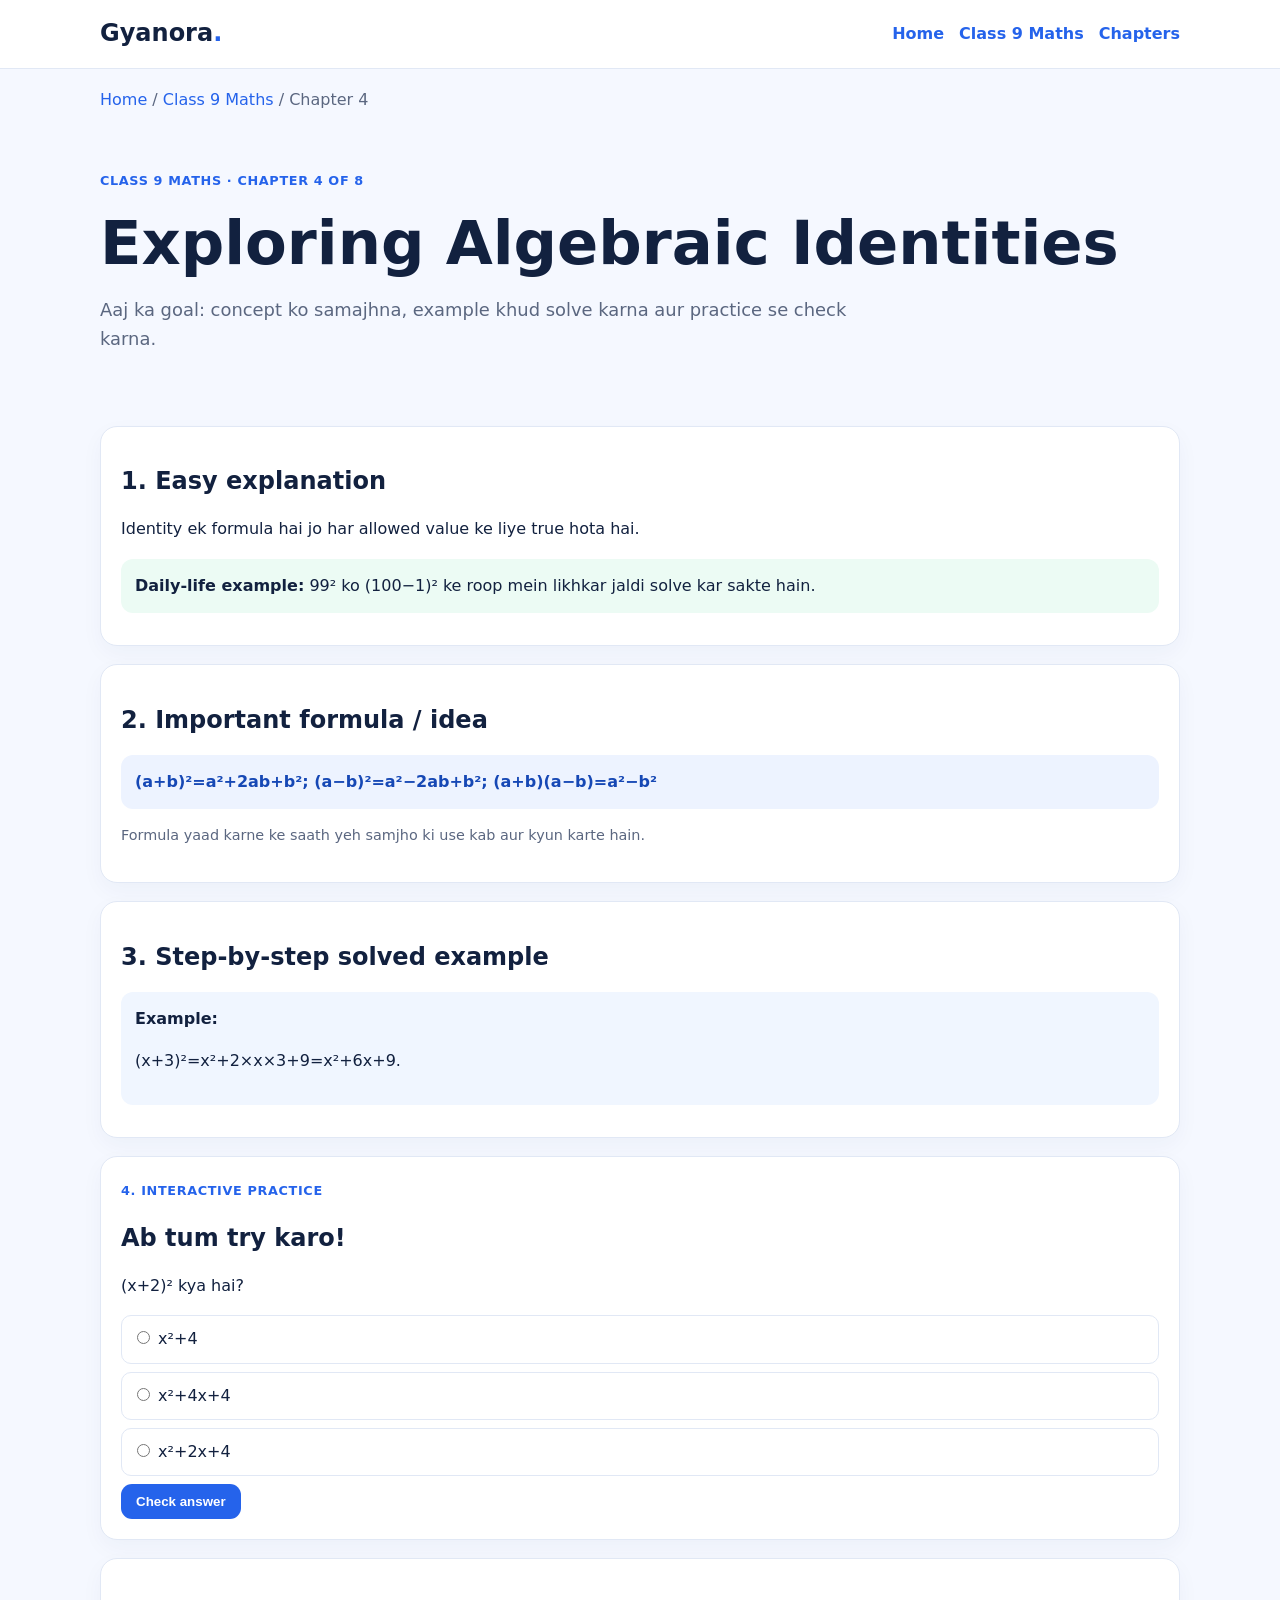
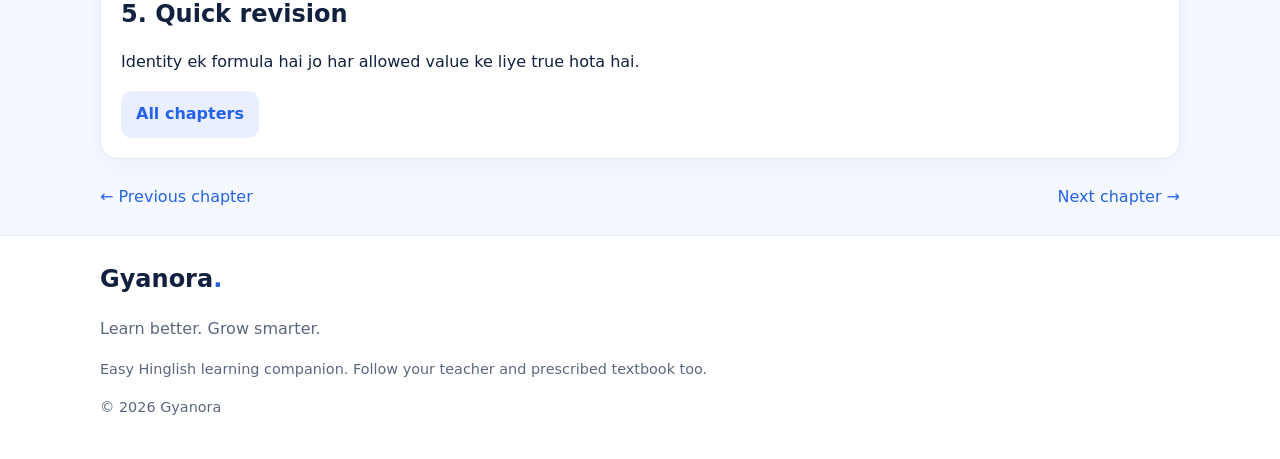
==== algebraic-identities.html @ 4f383214 "Add files via upload" ====
<!doctype html><html lang="en"><head><meta charset="utf-8"><meta name="viewport" content="width=device-width,initial-scale=1"><meta name="theme-color" content="#2563eb"><title>Exploring Algebraic Identities | Gyanora</title><link rel="stylesheet" href="style.css"></head><body><header><div class="container nav"><a class="logo" href="index.html">Gyanora<span>.</span></a><nav class="navlinks"><a href="index.html">Home</a><a href="class9.html">Class 9 Maths</a><a href="class9.html#chapters">Chapters</a></nav></div></header><main><div class="container"><div class="breadcrumb"><a href="index.html">Home</a> / <a href="class9.html">Class 9 Maths</a> / Chapter 4</div><section class="section"><span class="eyebrow">CLASS 9 MATHS · CHAPTER 4 OF 8</span><h1>Exploring Algebraic Identities</h1><p class="lead">Aaj ka goal: concept ko samajhna, example khud solve karna aur practice se check karna.</p></section><section class="lesson"><h2>1. Easy explanation</h2><p>Identity ek formula hai jo har allowed value ke liye true hota hai.</p><div class="tip"><strong>Daily-life example:</strong> 99² ko (100−1)² ke roop mein likhkar jaldi solve kar sakte hain.</div></section><section class="lesson"><h2>2. Important formula / idea</h2><div class="formula">(a+b)²=a²+2ab+b²; (a−b)²=a²−2ab+b²; (a+b)(a−b)=a²−b²</div><p class="small">Formula yaad karne ke saath yeh samjho ki use kab aur kyun karte hain.</p></section><section class="lesson"><h2>3. Step-by-step solved example</h2><div class="example"><strong>Example:</strong><p>(x+3)²=x²+2×x×3+9=x²+6x+9.</p></div></section><section class="quiz" data-answer="1" data-why="(a+b)²=a²+2ab+b²."><span class="eyebrow">4. INTERACTIVE PRACTICE</span><h2>Ab tum try karo!</h2><p>(x+2)² kya hai?</p><label class="option"><input type="radio" name="answer" value="0"> x²+4</label><label class="option"><input type="radio" name="answer" value="1"> x²+4x+4</label><label class="option"><input type="radio" name="answer" value="2"> x²+2x+4</label><button class="btn check-answer" type="button">Check answer</button><div class="feedback" role="status"></div></section><section class="lesson"><h2>5. Quick revision</h2><p>Identity ek formula hai jo har allowed value ke liye true hota hai.</p><a class="btn secondary" href="class9.html">All chapters</a></section><div class="chapter-nav"><span><a href="numbers.html">← Previous chapter</a></span><span><a href="geometry.html">Next chapter →</a></span></div></div></main><footer><div class="container"><a class="logo" href="index.html">Gyanora<span>.</span></a><p>Learn better. Grow smarter.</p><p class="small">Easy Hinglish learning companion. Follow your teacher and prescribed textbook too.</p><p class="small">© 2026 Gyanora</p></div></footer><script src="app.js"></script></body></html>
---- style.css ----
*{box-sizing:border-box}body{margin:0;background:#f5f8ff;color:#12213f;font:16px/1.65 system-ui,Arial,sans-serif}a{color:#2563eb;text-decoration:none}.container{width:min(1080px,92%);margin:auto}header{background:#fff;border-bottom:1px solid #e1e8f5;position:sticky;top:0}.nav{display:flex;justify-content:space-between;align-items:center;gap:15px;padding:14px 0}.logo{font-size:1.5rem;font-weight:850;color:#12213f}.logo span{color:#2563eb}.navlinks{display:flex;gap:15px;flex-wrap:wrap;font-weight:700}.hero{padding:48px 0;background:linear-gradient(135deg,#eaf1ff,#fff)}h1{font-size:clamp(2rem,6vw,3.8rem);line-height:1.12;margin:.25em 0}h2{line-height:1.25}.lead{font-size:1.12rem;color:#5b6780;max-width:760px}.eyebrow,.tag{color:#2563eb;font-weight:800;font-size:.8rem;letter-spacing:.05em}.section{padding:36px 0}.grid{display:grid;grid-template-columns:repeat(3,1fr);gap:16px}.card,.lesson,.quiz{background:#fff;border:1px solid #e1e8f5;border-radius:17px;padding:20px;box-shadow:0 8px 22px #1b3b6d0a}.card p{color:#5b6780}.num{background:#eaf0ff;color:#2563eb;border-radius:12px;width:44px;height:44px;display:grid;place-items:center;font-weight:850}.btn{display:inline-block;background:#2563eb;color:#fff;padding:10px 15px;border-radius:11px;font-weight:750;border:0;cursor:pointer}.secondary{background:#e9efff;color:#2563eb}.breadcrumb{padding:18px 0;color:#5b6780}.lesson,.quiz{margin:18px 0}.example,.tip{background:#f0f6ff;padding:14px;border-radius:12px;margin:12px 0}.tip{background:#ecfbf4}.formula{font-weight:800;color:#1648b5;background:#edf3ff;border-radius:12px;padding:14px;margin:12px 0}.option{display:block;background:#fff;border:1px solid #e1e8f5;padding:10px;border-radius:10px;margin:8px 0;cursor:pointer}.feedback{display:none;padding:12px;border-radius:10px;margin-top:12px}.feedback.show{display:block}.correct{background:#e9fbf3;color:#096846}.wrong{background:#fff3e8;color:#8a4210}.chapter-nav{display:flex;justify-content:space-between;gap:12px;margin:25px 0}footer{background:white;border-top:1px solid #e1e8f5;padding:24px 0;margin-top:25px;color:#5b6780}.small{font-size:.9rem;color:#5b6780}.search{width:100%;padding:12px;border:1px solid #e1e8f5;border-radius:12px;font:inherit;margin:12px 0}@media(max-width:750px){.grid{grid-template-columns:repeat(2,1fr)}.nav{align-items:flex-start;flex-direction:column}}@media(max-width:520px){.grid{grid-template-columns:1fr}.chapter-nav{flex-direction:column}}
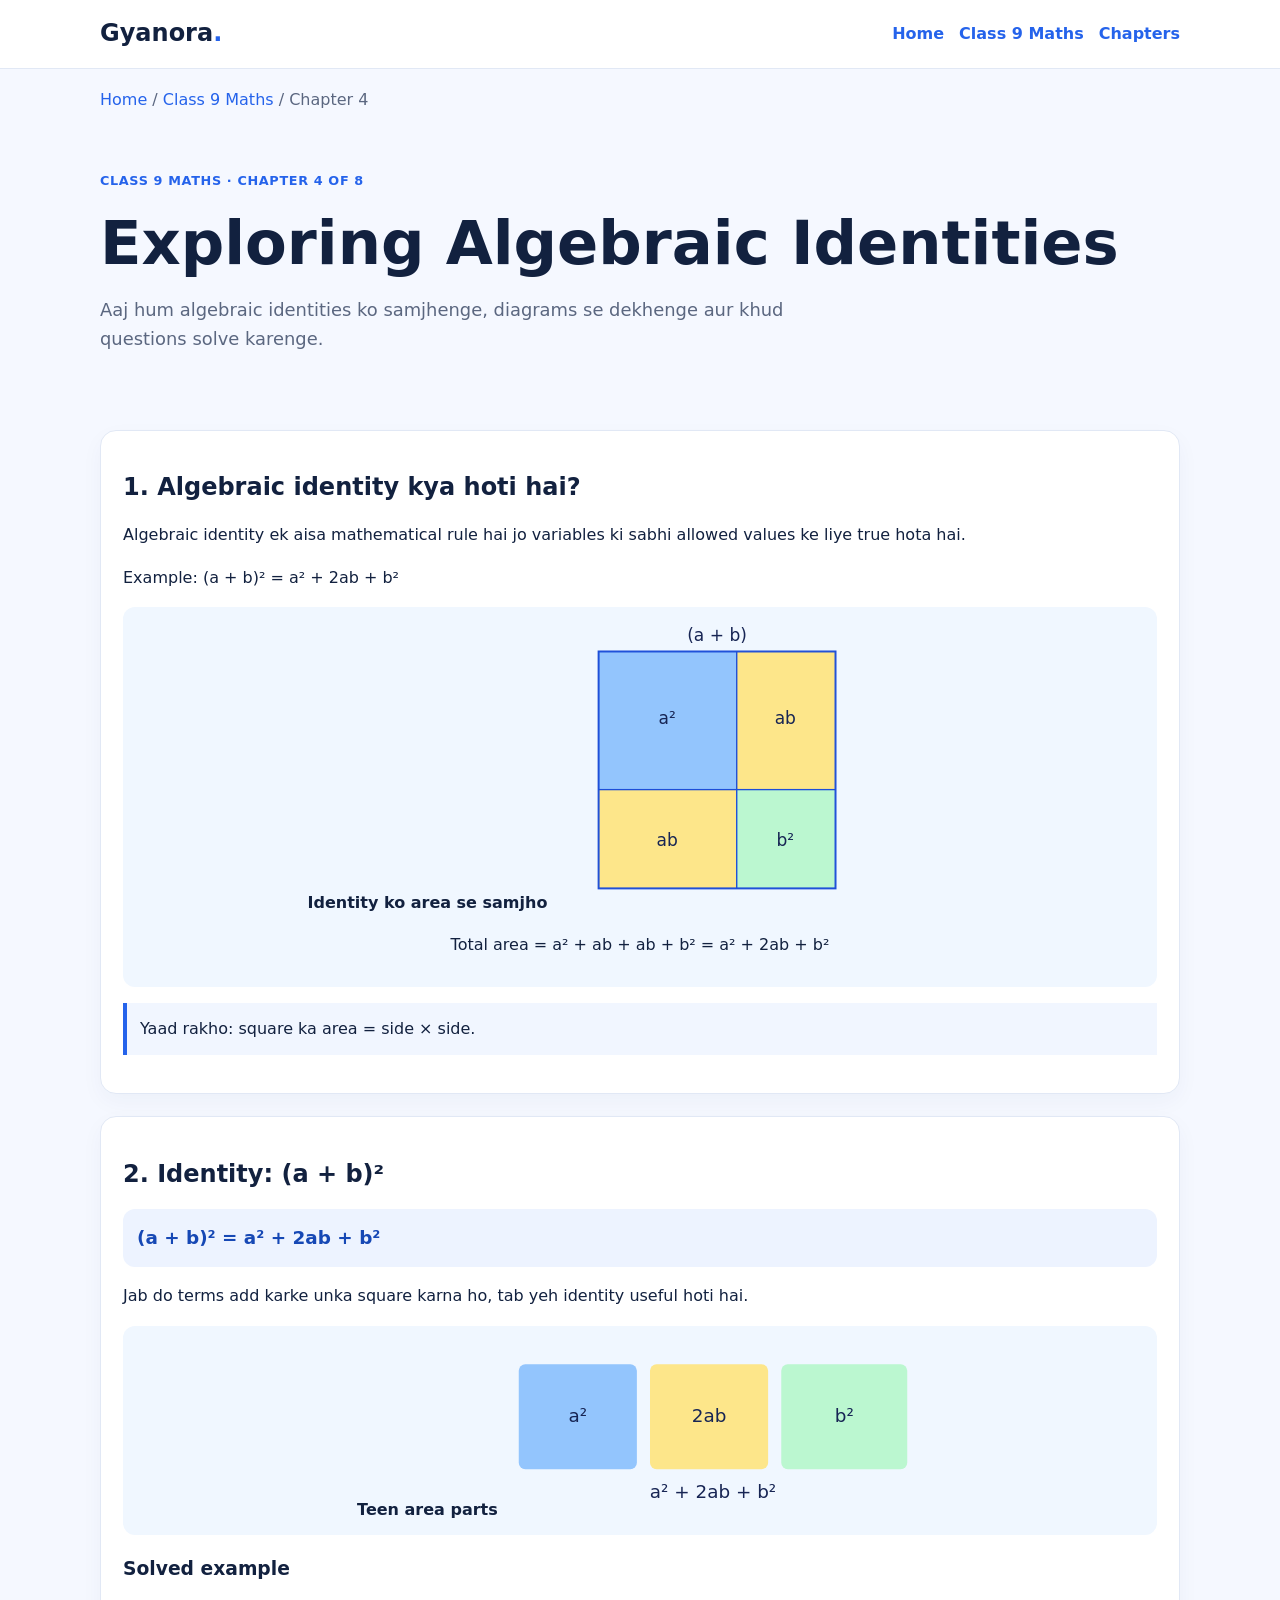
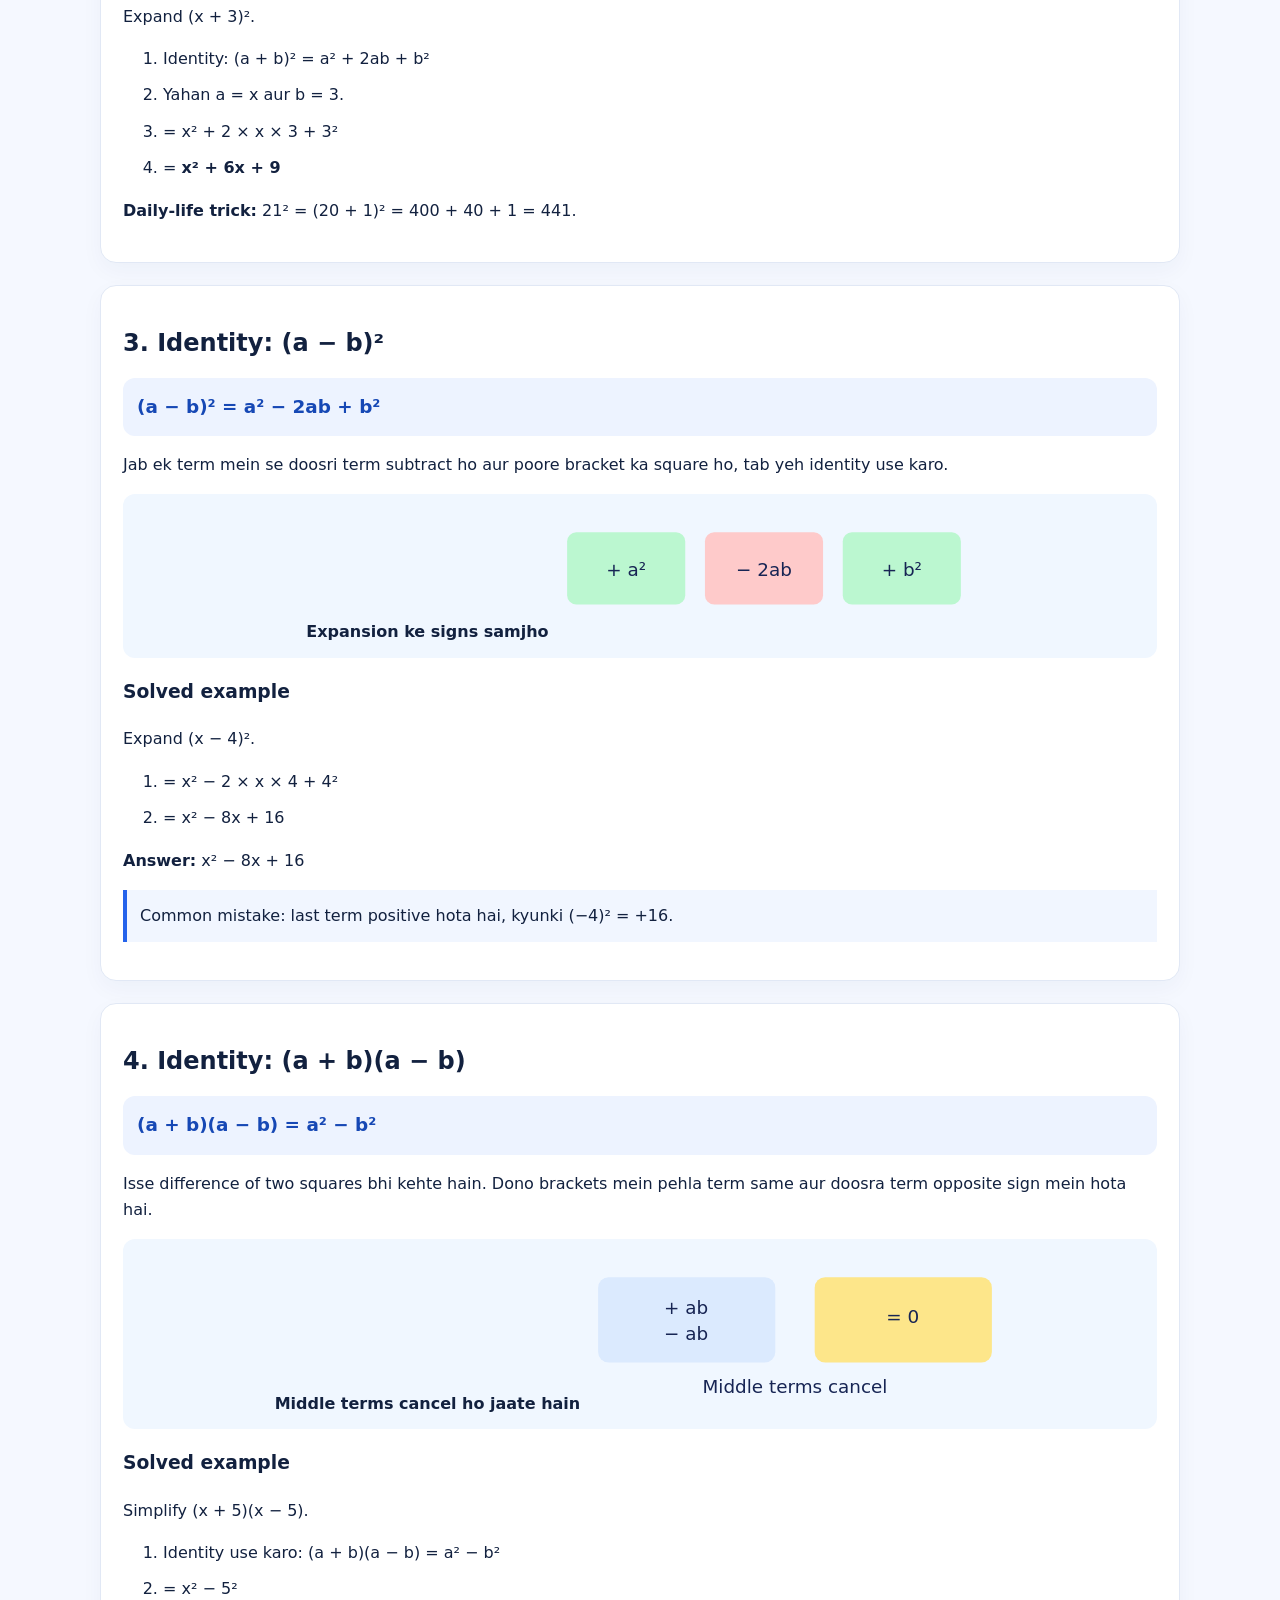
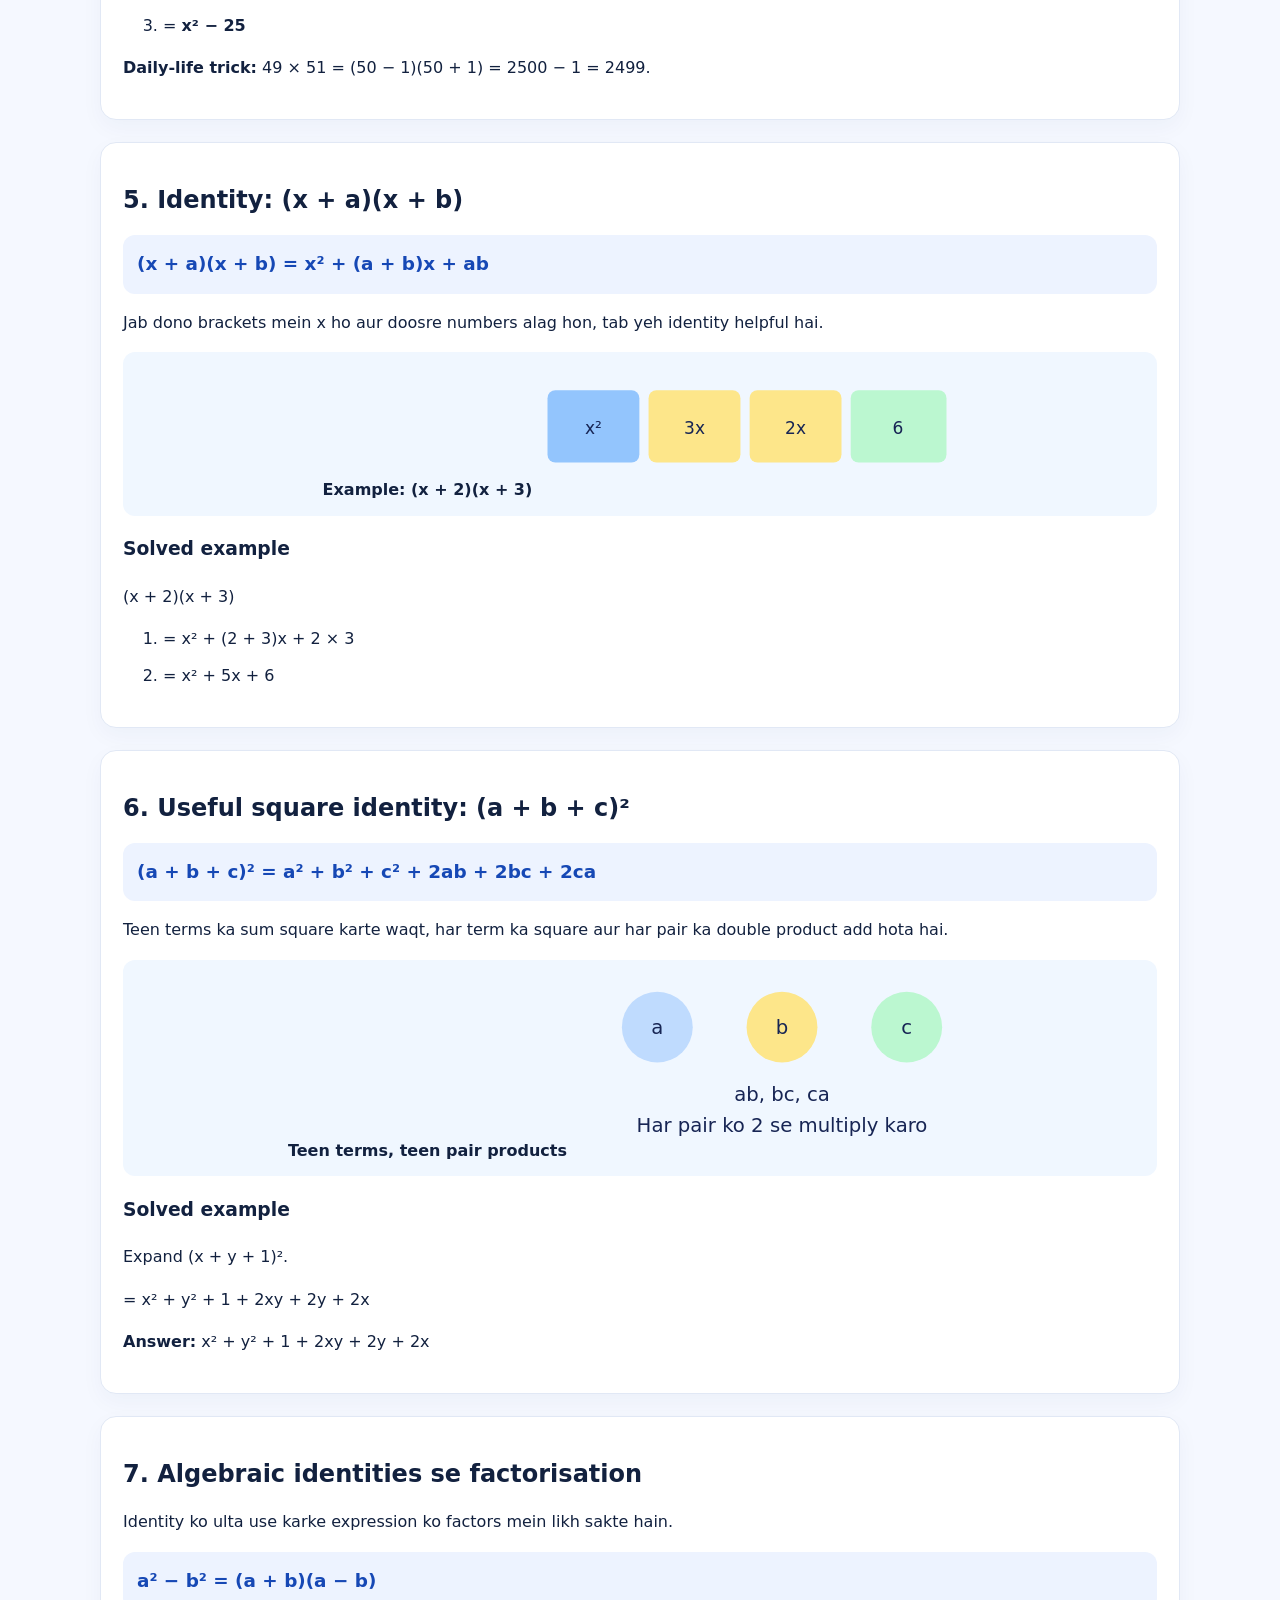
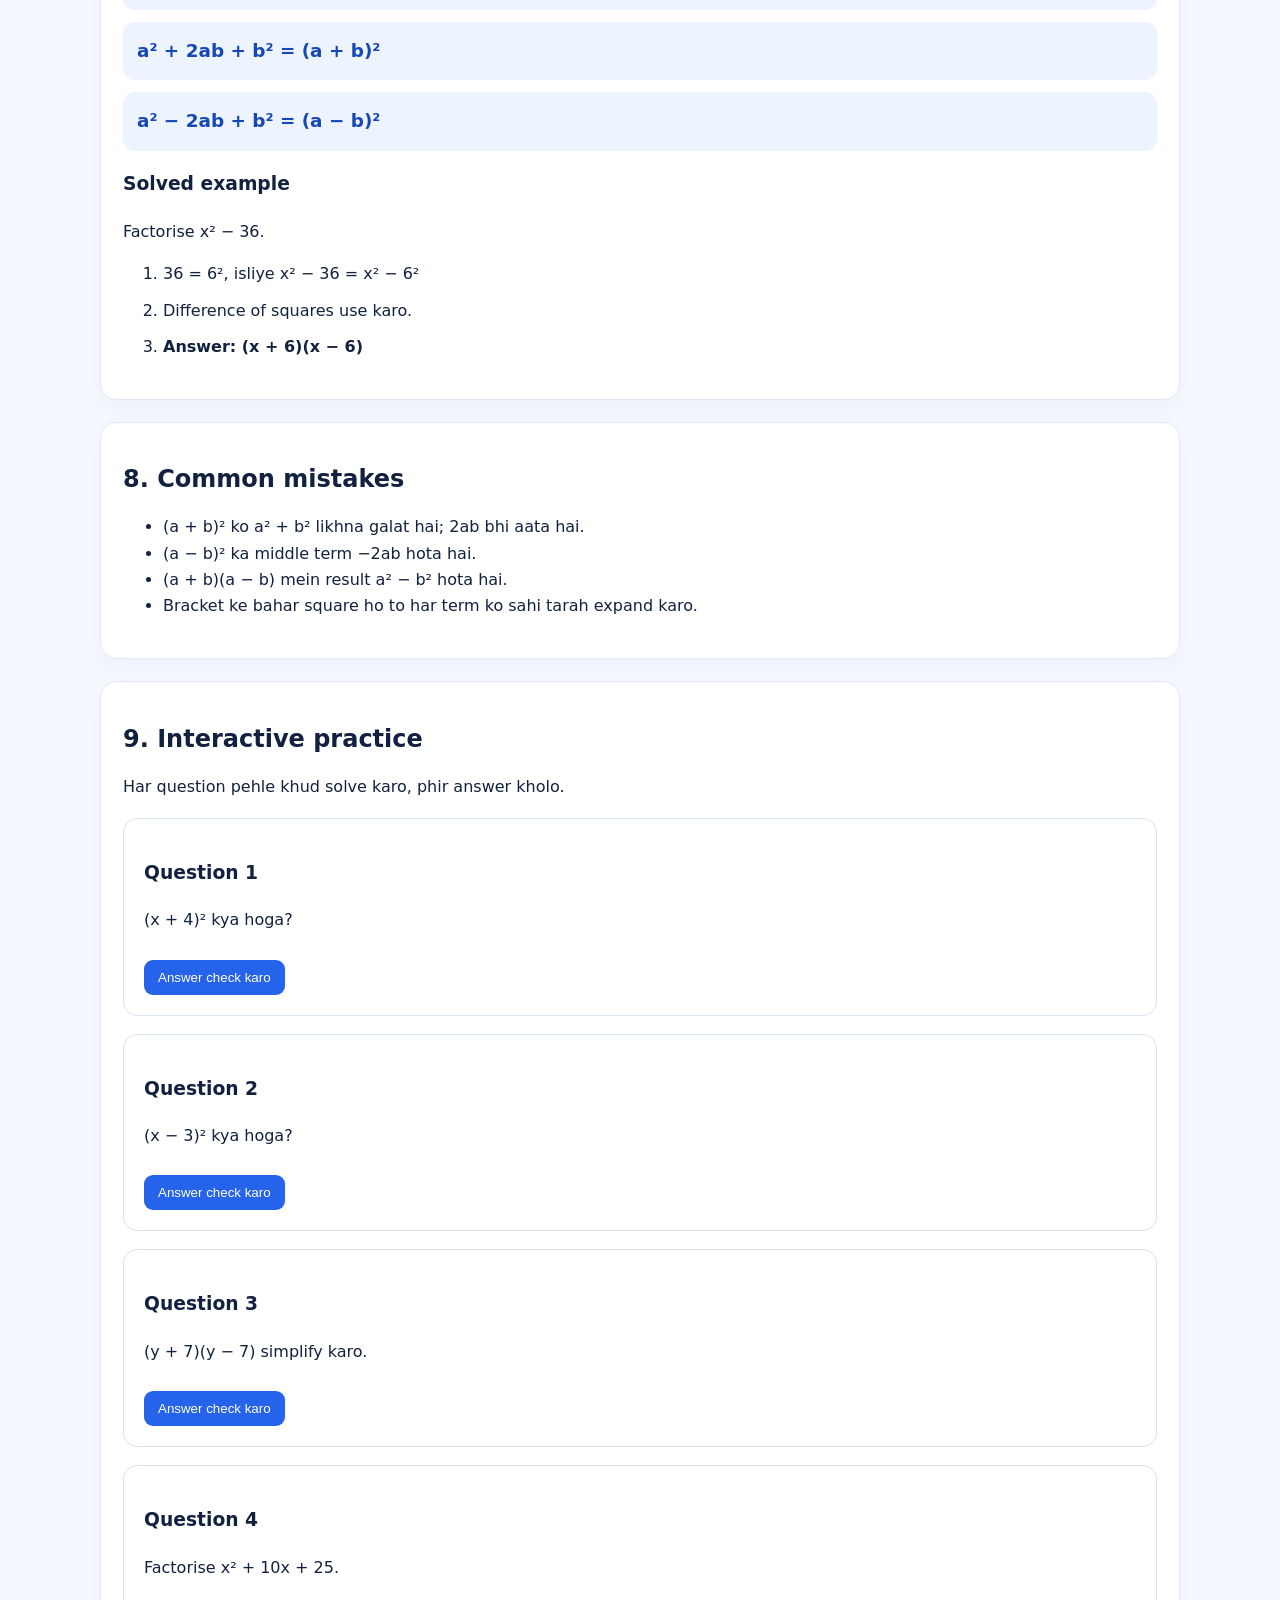
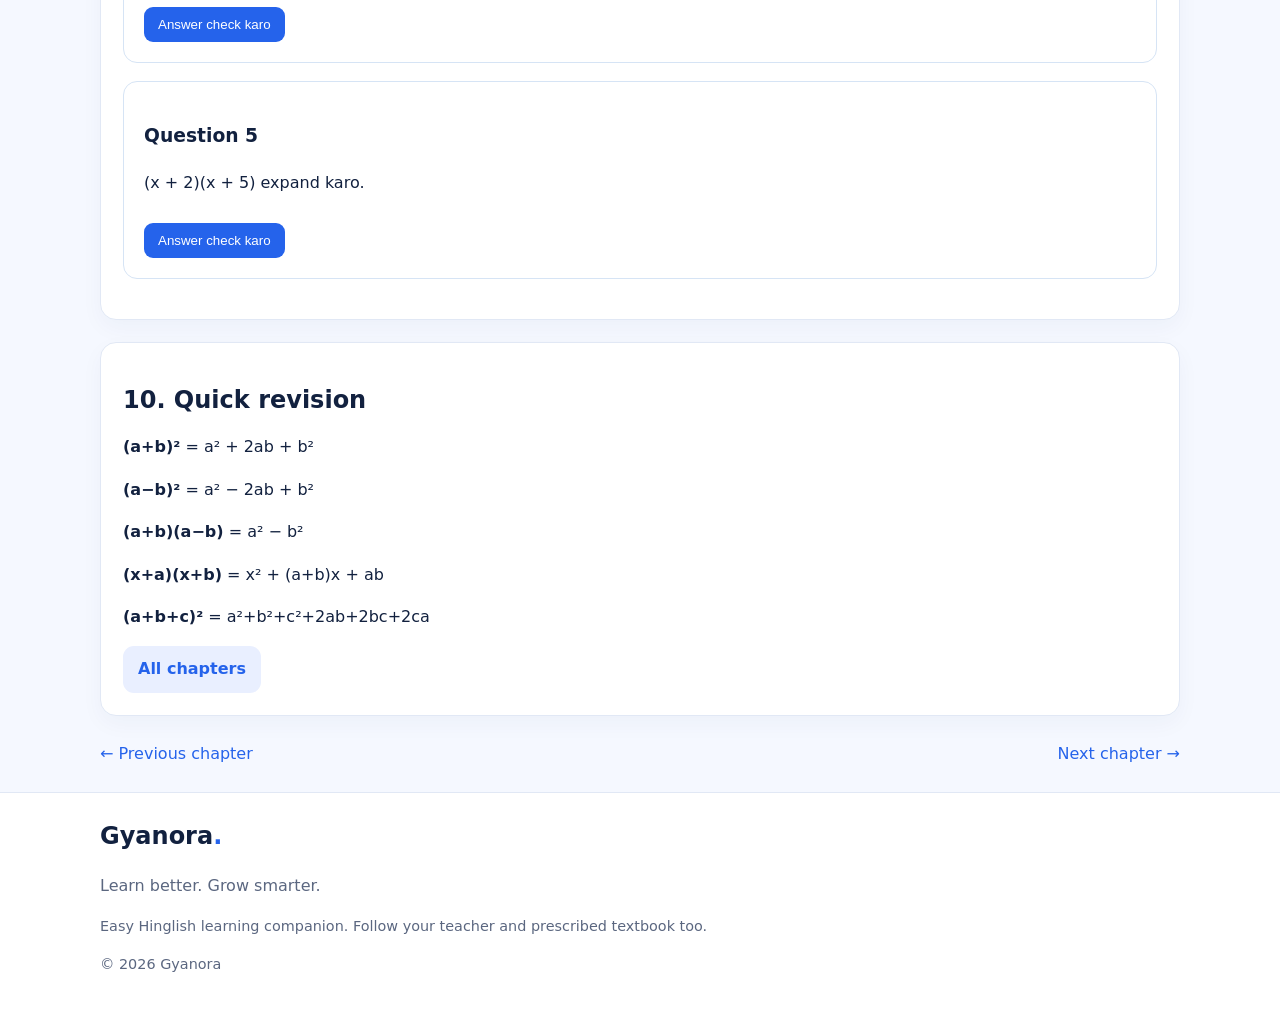
==== commit d9d6a9d4: "algebraic-identities.html" ====
--- a/algebraic-identities.html
+++ b/algebraic-identities.html
@@ -1 +1,290 @@
-<!doctype html><html lang="en"><head><meta charset="utf-8"><meta name="viewport" content="width=device-width,initial-scale=1"><meta name="theme-color" content="#2563eb"><title>Exploring Algebraic Identities | Gyanora</title><link rel="stylesheet" href="style.css"></head><body><header><div class="container nav"><a class="logo" href="index.html">Gyanora<span>.</span></a><nav class="navlinks"><a href="index.html">Home</a><a href="class9.html">Class 9 Maths</a><a href="class9.html#chapters">Chapters</a></nav></div></header><main><div class="container"><div class="breadcrumb"><a href="index.html">Home</a> / <a href="class9.html">Class 9 Maths</a> / Chapter 4</div><section class="section"><span class="eyebrow">CLASS 9 MATHS · CHAPTER 4 OF 8</span><h1>Exploring Algebraic Identities</h1><p class="lead">Aaj ka goal: concept ko samajhna, example khud solve karna aur practice se check karna.</p></section><section class="lesson"><h2>1. Easy explanation</h2><p>Identity ek formula hai jo har allowed value ke liye true hota hai.</p><div class="tip"><strong>Daily-life example:</strong> 99² ko (100−1)² ke roop mein likhkar jaldi solve kar sakte hain.</div></section><section class="lesson"><h2>2. Important formula / idea</h2><div class="formula">(a+b)²=a²+2ab+b²; (a−b)²=a²−2ab+b²; (a+b)(a−b)=a²−b²</div><p class="small">Formula yaad karne ke saath yeh samjho ki use kab aur kyun karte hain.</p></section><section class="lesson"><h2>3. Step-by-step solved example</h2><div class="example"><strong>Example:</strong><p>(x+3)²=x²+2×x×3+9=x²+6x+9.</p></div></section><section class="quiz" data-answer="1" data-why="(a+b)²=a²+2ab+b²."><span class="eyebrow">4. INTERACTIVE PRACTICE</span><h2>Ab tum try karo!</h2><p>(x+2)² kya hai?</p><label class="option"><input type="radio" name="answer" value="0"> x²+4</label><label class="option"><input type="radio" name="answer" value="1"> x²+4x+4</label><label class="option"><input type="radio" name="answer" value="2"> x²+2x+4</label><button class="btn check-answer" type="button">Check answer</button><div class="feedback" role="status"></div></section><section class="lesson"><h2>5. Quick revision</h2><p>Identity ek formula hai jo har allowed value ke liye true hota hai.</p><a class="btn secondary" href="class9.html">All chapters</a></section><div class="chapter-nav"><span><a href="numbers.html">← Previous chapter</a></span><span><a href="geometry.html">Next chapter →</a></span></div></div></main><footer><div class="container"><a class="logo" href="index.html">Gyanora<span>.</span></a><p>Learn better. Grow smarter.</p><p class="small">Easy Hinglish learning companion. Follow your teacher and prescribed textbook too.</p><p class="small">© 2026 Gyanora</p></div></footer><script src="app.js"></script></body></html>+
+<!doctype html>
+<html lang="en">
+<head>
+<meta charset="utf-8">
+<meta name="viewport" content="width=device-width,initial-scale=1">
+<meta name="theme-color" content="#2563eb">
+<title>Exploring Algebraic Identities | Gyanora</title>
+<link rel="stylesheet" href="style.css">
+<style>
+.lesson{margin:22px 0;padding:22px;border-radius:16px}
+.diagram{background:#f0f7ff;padding:12px;border-radius:12px;margin:16px 0;text-align:center}
+.diagram svg{width:100%;max-width:420px;height:auto}
+.formula{font-size:1.15rem;overflow-wrap:anywhere}
+.steps li{margin:10px 0}
+.practice{padding:20px;border:1px solid #d6e4f5;border-radius:14px;margin:18px 0}
+.answer{display:none;background:#e8f7ed;padding:12px;border-radius:10px;margin-top:10px}
+.reveal{padding:10px 14px;border:0;border-radius:9px;background:#2563eb;color:white;cursor:pointer;margin-top:10px}
+.note{padding:13px;border-left:4px solid #2563eb;background:#f1f6ff}
+</style>
+</head>
+<body>
+<header><div class="container nav">
+<a class="logo" href="index.html">Gyanora<span>.</span></a>
+<nav class="navlinks">
+<a href="index.html">Home</a>
+<a href="class9.html">Class 9 Maths</a>
+<a href="class9.html#chapters">Chapters</a>
+</nav>
+</div></header>
+
+<main><div class="container">
+<div class="breadcrumb">
+<a href="index.html">Home</a> /
+<a href="class9.html">Class 9 Maths</a> / Chapter 4
+</div>
+
+<section class="section">
+<span class="eyebrow">CLASS 9 MATHS · CHAPTER 4 OF 8</span>
+<h1>Exploring Algebraic Identities</h1>
+<p class="lead">Aaj hum algebraic identities ko samjhenge, diagrams se dekhenge aur khud questions solve karenge.</p>
+</section>
+
+<section class="lesson">
+<h2>1. Algebraic identity kya hoti hai?</h2>
+<p>Algebraic identity ek aisa mathematical rule hai jo variables ki sabhi allowed values ke liye true hota hai.</p>
+<p>Example: (a + b)² = a² + 2ab + b²</p>
+<div class="diagram">
+<strong>Identity ko area se samjho</strong>
+<svg viewBox="0 0 320 220" role="img" aria-label="Square divided into four regions">
+<rect x="35" y="25" width="180" height="180" fill="#dbeafe" stroke="#1d4ed8" stroke-width="2"/>
+<rect x="35" y="25" width="105" height="105" fill="#93c5fd" stroke="#1d4ed8"/>
+<rect x="140" y="25" width="75" height="105" fill="#fde68a" stroke="#1d4ed8"/>
+<rect x="35" y="130" width="105" height="75" fill="#fde68a" stroke="#1d4ed8"/>
+<rect x="140" y="130" width="75" height="75" fill="#bbf7d0" stroke="#1d4ed8"/>
+<g font-size="13" text-anchor="middle" fill="#172554">
+<text x="87" y="80">a²</text><text x="177" y="80">ab</text>
+<text x="87" y="173">ab</text><text x="177" y="173">b²</text>
+<text x="125" y="17">(a + b)</text>
+</g>
+</svg>
+<p>Total area = a² + ab + ab + b² = a² + 2ab + b²</p>
+</div>
+<p class="note">Yaad rakho: square ka area = side × side.</p>
+</section>
+
+<section class="lesson">
+<h2>2. Identity: (a + b)²</h2>
+<div class="formula">(a + b)² = a² + 2ab + b²</div>
+<p>Jab do terms add karke unka square karna ho, tab yeh identity useful hoti hai.</p>
+<div class="diagram">
+<strong>Teen area parts</strong>
+<svg viewBox="0 0 320 135" role="img" aria-label="Three parts of the square expansion">
+<rect x="12" y="20" width="90" height="80" rx="5" fill="#93c5fd"/>
+<rect x="112" y="20" width="90" height="80" rx="5" fill="#fde68a"/>
+<rect x="212" y="20" width="96" height="80" rx="5" fill="#bbf7d0"/>
+<g font-size="14" text-anchor="middle" fill="#172554">
+<text x="57" y="64">a²</text><text x="157" y="64">2ab</text>
+<text x="260" y="64">b²</text>
+<text x="160" y="122">a² + 2ab + b²</text>
+</g></svg>
+</div>
+<h3>Solved example</h3>
+<p>Expand (x + 3)².</p>
+<ol class="steps">
+<li>Identity: (a + b)² = a² + 2ab + b²</li>
+<li>Yahan a = x aur b = 3.</li>
+<li>= x² + 2 × x × 3 + 3²</li>
+<li>= <strong>x² + 6x + 9</strong></li>
+</ol>
+<p><strong>Daily-life trick:</strong> 21² = (20 + 1)² = 400 + 40 + 1 = 441.</p>
+</section>
+
+<section class="lesson">
+<h2>3. Identity: (a − b)²</h2>
+<div class="formula">(a − b)² = a² − 2ab + b²</div>
+<p>Jab ek term mein se doosri term subtract ho aur poore bracket ka square ho, tab yeh identity use karo.</p>
+<div class="diagram">
+<strong>Expansion ke signs samjho</strong>
+<svg viewBox="0 0 320 100" role="img" aria-label="Square expansion with positive, negative and positive terms">
+<rect x="10" y="20" width="90" height="55" rx="7" fill="#bbf7d0"/>
+<rect x="115" y="20" width="90" height="55" rx="7" fill="#fecaca"/>
+<rect x="220" y="20" width="90" height="55" rx="7" fill="#bbf7d0"/>
+<g font-size="14" text-anchor="middle" fill="#172554">
+<text x="55" y="53">+ a²</text><text x="160" y="53">− 2ab</text><text x="265" y="53">+ b²</text>
+</g></svg>
+</div>
+<h3>Solved example</h3>
+<p>Expand (x − 4)².</p>
+<ol class="steps">
+<li>= x² − 2 × x × 4 + 4²</li>
+<li>= x² − 8x + 16</li>
+</ol>
+<p><strong>Answer:</strong> x² − 8x + 16</p>
+<p class="note">Common mistake: last term positive hota hai, kyunki (−4)² = +16.</p>
+</section>
+
+<section class="lesson">
+<h2>4. Identity: (a + b)(a − b)</h2>
+<div class="formula">(a + b)(a − b) = a² − b²</div>
+<p>Isse difference of two squares bhi kehte hain. Dono brackets mein pehla term same aur doosra term opposite sign mein hota hai.</p>
+<div class="diagram">
+<strong>Middle terms cancel ho jaate hain</strong>
+<svg viewBox="0 0 320 120" role="img" aria-label="Opposite middle terms cancel">
+<rect x="10" y="20" width="135" height="65" rx="8" fill="#dbeafe"/>
+<rect x="175" y="20" width="135" height="65" rx="8" fill="#fde68a"/>
+<g font-size="14" text-anchor="middle" fill="#172554">
+<text x="77" y="48">+ ab</text><text x="77" y="68">− ab</text>
+<text x="242" y="55">= 0</text><text x="160" y="108">Middle terms cancel</text>
+</g></svg>
+</div>
+<h3>Solved example</h3>
+<p>Simplify (x + 5)(x − 5).</p>
+<ol class="steps">
+<li>Identity use karo: (a + b)(a − b) = a² − b²</li>
+<li>= x² − 5²</li>
+<li>= <strong>x² − 25</strong></li>
+</ol>
+<p><strong>Daily-life trick:</strong> 49 × 51 = (50 − 1)(50 + 1) = 2500 − 1 = 2499.</p>
+</section>
+
+<section class="lesson">
+<h2>5. Identity: (x + a)(x + b)</h2>
+<div class="formula">(x + a)(x + b) = x² + (a + b)x + ab</div>
+<p>Jab dono brackets mein x ho aur doosre numbers alag hon, tab yeh identity helpful hai.</p>
+<div class="diagram">
+<strong>Example: (x + 2)(x + 3)</strong>
+<svg viewBox="0 0 320 100" role="img" aria-label="Expansion into four terms">
+<rect x="8" y="20" width="70" height="55" rx="6" fill="#93c5fd"/>
+<rect x="85" y="20" width="70" height="55" rx="6" fill="#fde68a"/>
+<rect x="162" y="20" width="70" height="55" rx="6" fill="#fde68a"/>
+<rect x="239" y="20" width="73" height="55" rx="6" fill="#bbf7d0"/>
+<g font-size="13" text-anchor="middle" fill="#172554">
+<text x="43" y="53">x²</text><text x="120" y="53">3x</text>
+<text x="197" y="53">2x</text><text x="275" y="53">6</text>
+</g></svg>
+</div>
+<h3>Solved example</h3>
+<p>(x + 2)(x + 3)</p>
+<ol class="steps">
+<li>= x² + (2 + 3)x + 2 × 3</li>
+<li>= x² + 5x + 6</li>
+</ol>
+</section>
+
+<section class="lesson">
+<h2>6. Useful square identity: (a + b + c)²</h2>
+<div class="formula">(a + b + c)² = a² + b² + c² + 2ab + 2bc + 2ca</div>
+<p>Teen terms ka sum square karte waqt, har term ka square aur har pair ka double product add hota hai.</p>
+<div class="diagram">
+<strong>Teen terms, teen pair products</strong>
+<svg viewBox="0 0 320 140" role="img" aria-label="Three terms and their pair products">
+<circle cx="65" cy="42" r="27" fill="#bfdbfe"/>
+<circle cx="160" cy="42" r="27" fill="#fde68a"/>
+<circle cx="255" cy="42" r="27" fill="#bbf7d0"/>
+<g font-size="15" text-anchor="middle" fill="#172554">
+<text x="65" y="47">a</text><text x="160" y="47">b</text><text x="255" y="47">c</text>
+<text x="160" y="98">ab, bc, ca</text>
+<text x="160" y="122">Har pair ko 2 se multiply karo</text>
+</g></svg>
+</div>
+<h3>Solved example</h3>
+<p>Expand (x + y + 1)².</p>
+<p>= x² + y² + 1 + 2xy + 2y + 2x</p>
+<p><strong>Answer:</strong> x² + y² + 1 + 2xy + 2y + 2x</p>
+</section>
+
+<section class="lesson">
+<h2>7. Algebraic identities se factorisation</h2>
+<p>Identity ko ulta use karke expression ko factors mein likh sakte hain.</p>
+<div class="formula">
+a² − b² = (a + b)(a − b)
+</div>
+<div class="formula">
+a² + 2ab + b² = (a + b)²
+</div>
+<div class="formula">
+a² − 2ab + b² = (a − b)²
+</div>
+<h3>Solved example</h3>
+<p>Factorise x² − 36.</p>
+<ol class="steps">
+<li>36 = 6², isliye x² − 36 = x² − 6²</li>
+<li>Difference of squares use karo.</li>
+<li><strong>Answer: (x + 6)(x − 6)</strong></li>
+</ol>
+</section>
+
+<section class="lesson">
+<h2>8. Common mistakes</h2>
+<ul>
+<li>(a + b)² ko a² + b² likhna galat hai; 2ab bhi aata hai.</li>
+<li>(a − b)² ka middle term −2ab hota hai.</li>
+<li>(a + b)(a − b) mein result a² − b² hota hai.</li>
+<li>Bracket ke bahar square ho to har term ko sahi tarah expand karo.</li>
+</ul>
+</section>
+
+<section class="lesson">
+<h2>9. Interactive practice</h2>
+<p>Har question pehle khud solve karo, phir answer kholo.</p>
+
+<div class="practice">
+<h3>Question 1</h3>
+<p>(x + 4)² kya hoga?</p>
+<button class="reveal" onclick="showAnswer('ans1')">Answer check karo</button>
+<div class="answer" id="ans1">x² + 8x + 16. Identity: (a+b)² = a² + 2ab + b².</div>
+</div>
+
+<div class="practice">
+<h3>Question 2</h3>
+<p>(x − 3)² kya hoga?</p>
+<button class="reveal" onclick="showAnswer('ans2')">Answer check karo</button>
+<div class="answer" id="ans2">x² − 6x + 9. Middle term negative hai.</div>
+</div>
+
+<div class="practice">
+<h3>Question 3</h3>
+<p>(y + 7)(y − 7) simplify karo.</p>
+<button class="reveal" onclick="showAnswer('ans3')">Answer check karo</button>
+<div class="answer" id="ans3">y² − 49. Difference of two squares.</div>
+</div>
+
+<div class="practice">
+<h3>Question 4</h3>
+<p>Factorise x² + 10x + 25.</p>
+<button class="reveal" onclick="showAnswer('ans4')">Answer check karo</button>
+<div class="answer" id="ans4">(x + 5)², kyunki 10x = 2 × x × 5 aur 25 = 5².</div>
+</div>
+
+<div class="practice">
+<h3>Question 5</h3>
+<p>(x + 2)(x + 5) expand karo.</p>
+<button class="reveal" onclick="showAnswer('ans5')">Answer check karo</button>
+<div class="answer" id="ans5">x² + 7x + 10.</div>
+</div>
+</section>
+
+<section class="lesson">
+<h2>10. Quick revision</h2>
+<p><strong>(a+b)²</strong> = a² + 2ab + b²</p>
+<p><strong>(a−b)²</strong> = a² − 2ab + b²</p>
+<p><strong>(a+b)(a−b)</strong> = a² − b²</p>
+<p><strong>(x+a)(x+b)</strong> = x² + (a+b)x + ab</p>
+<p><strong>(a+b+c)²</strong> = a²+b²+c²+2ab+2bc+2ca</p>
+<a class="btn secondary" href="class9.html">All chapters</a>
+</section>
+
+<div class="chapter-nav">
+<span><a href="numbers.html">← Previous chapter</a></span>
+<span><a href="geometry.html">Next chapter →</a></span>
+</div>
+</div></main>
+
+<footer><div class="container">
+<a class="logo" href="index.html">Gyanora<span>.</span></a>
+<p>Learn better. Grow smarter.</p>
+<p class="small">Easy Hinglish learning companion. Follow your teacher and prescribed textbook too.</p>
+<p class="small">© 2026 Gyanora</p>
+</div></footer>
+
+<script src="app.js"></script>
+<script>
+function showAnswer(id){
+const el=document.getElementById(id);
+if(el){el.style.display=el.style.display==="block"?"none":"block";}
+}
+</script>
+</body>
+          </html>
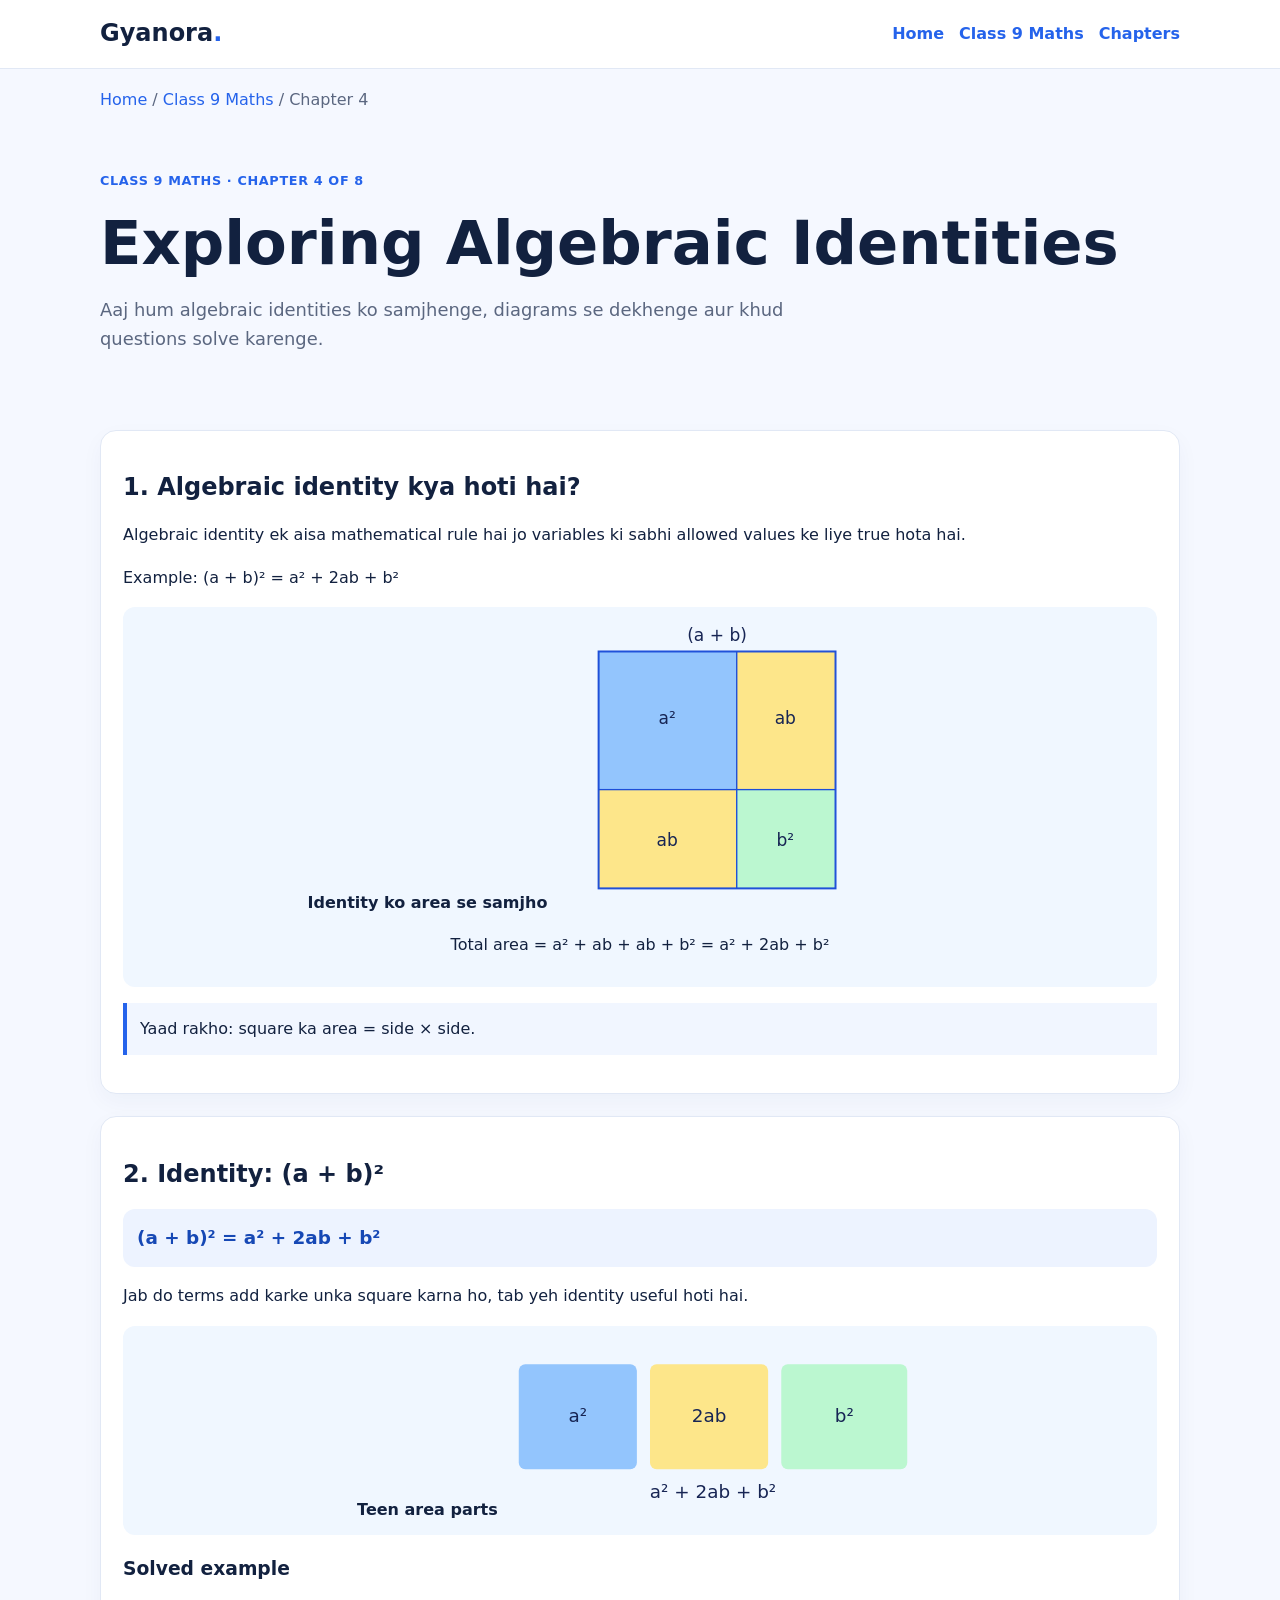
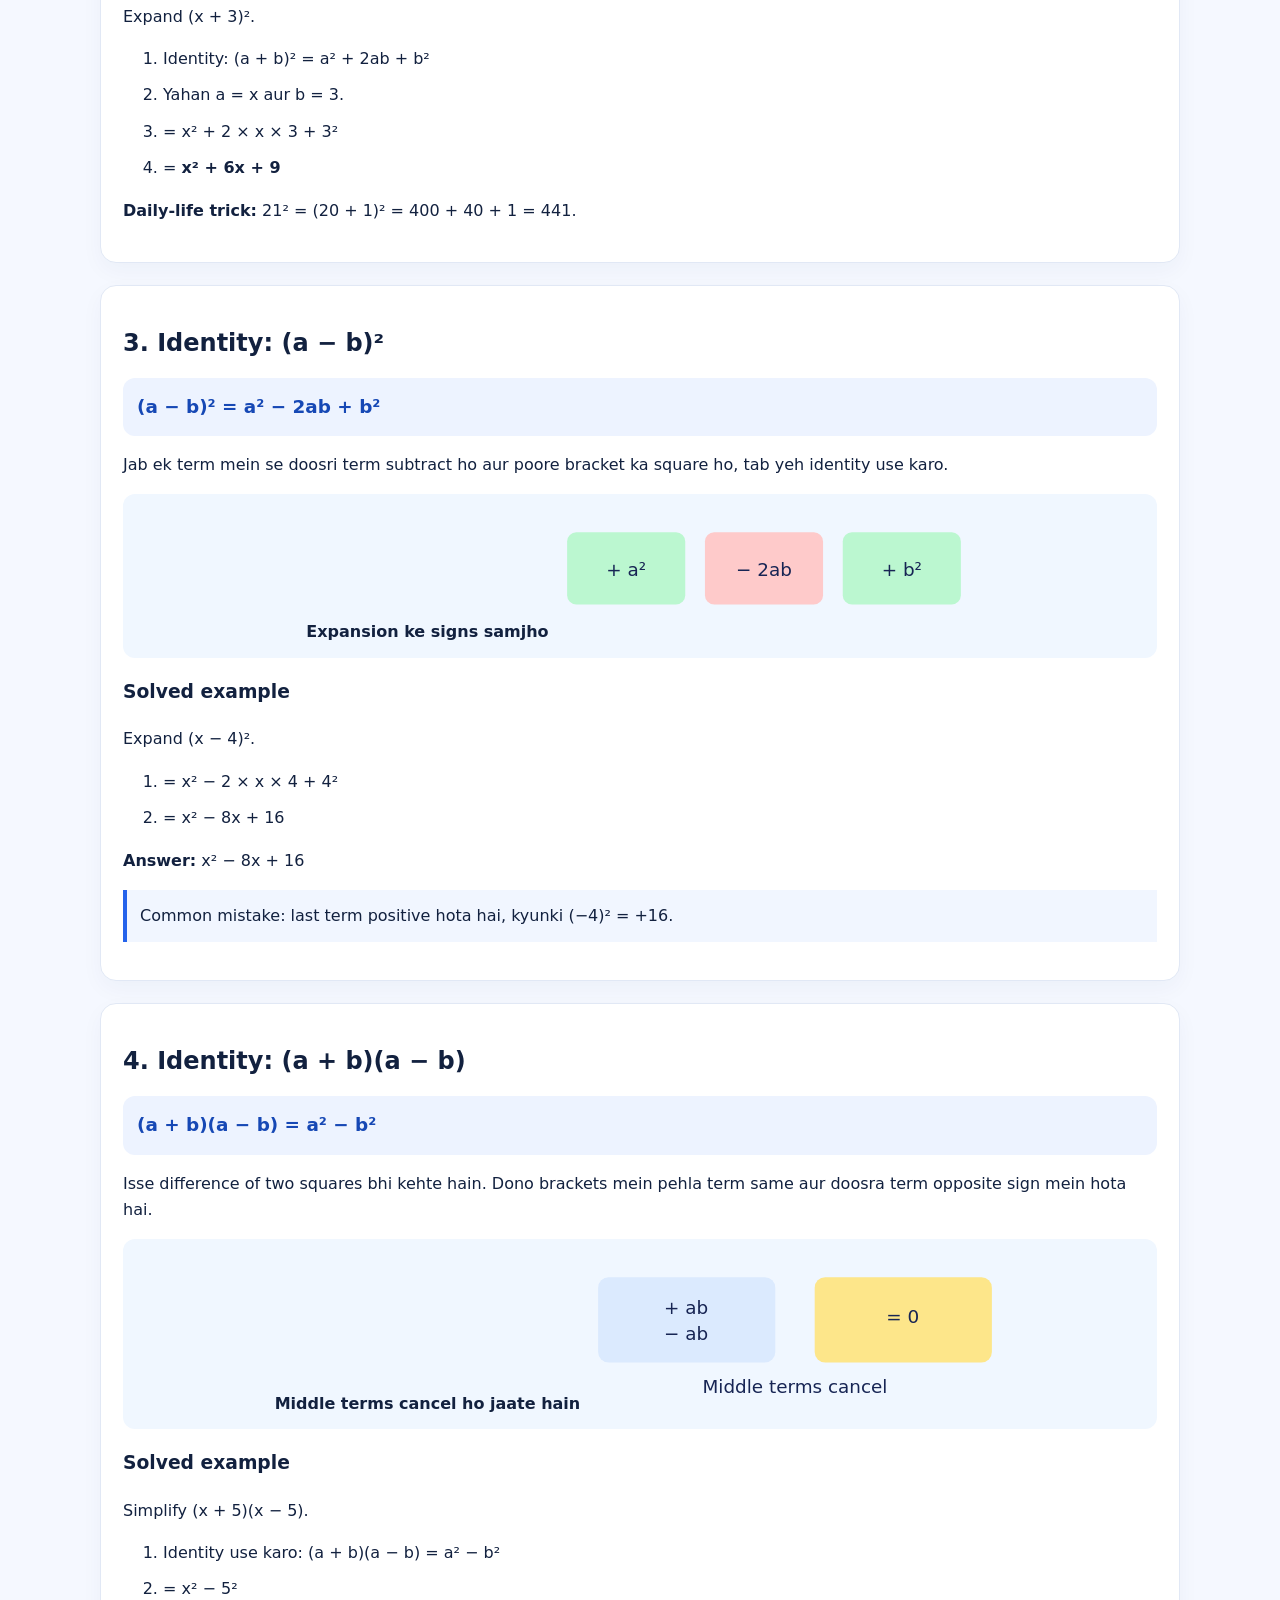
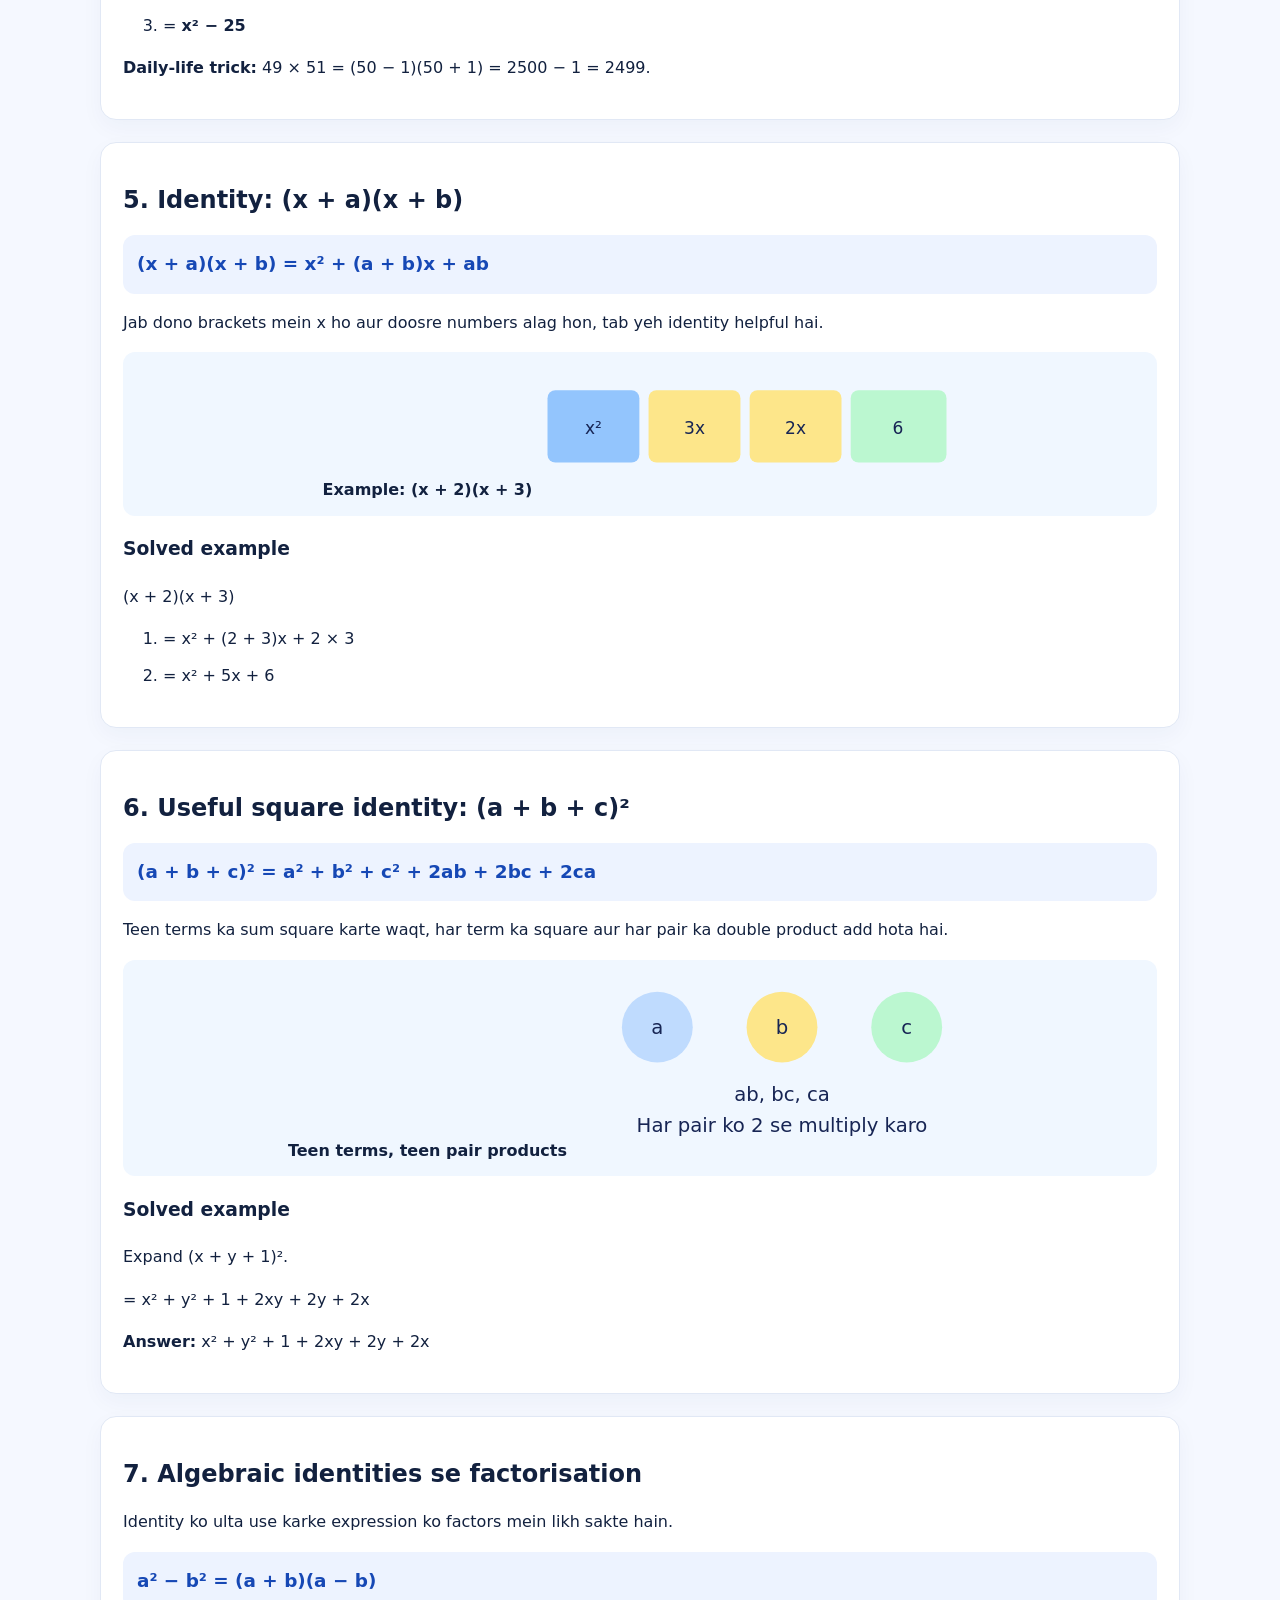
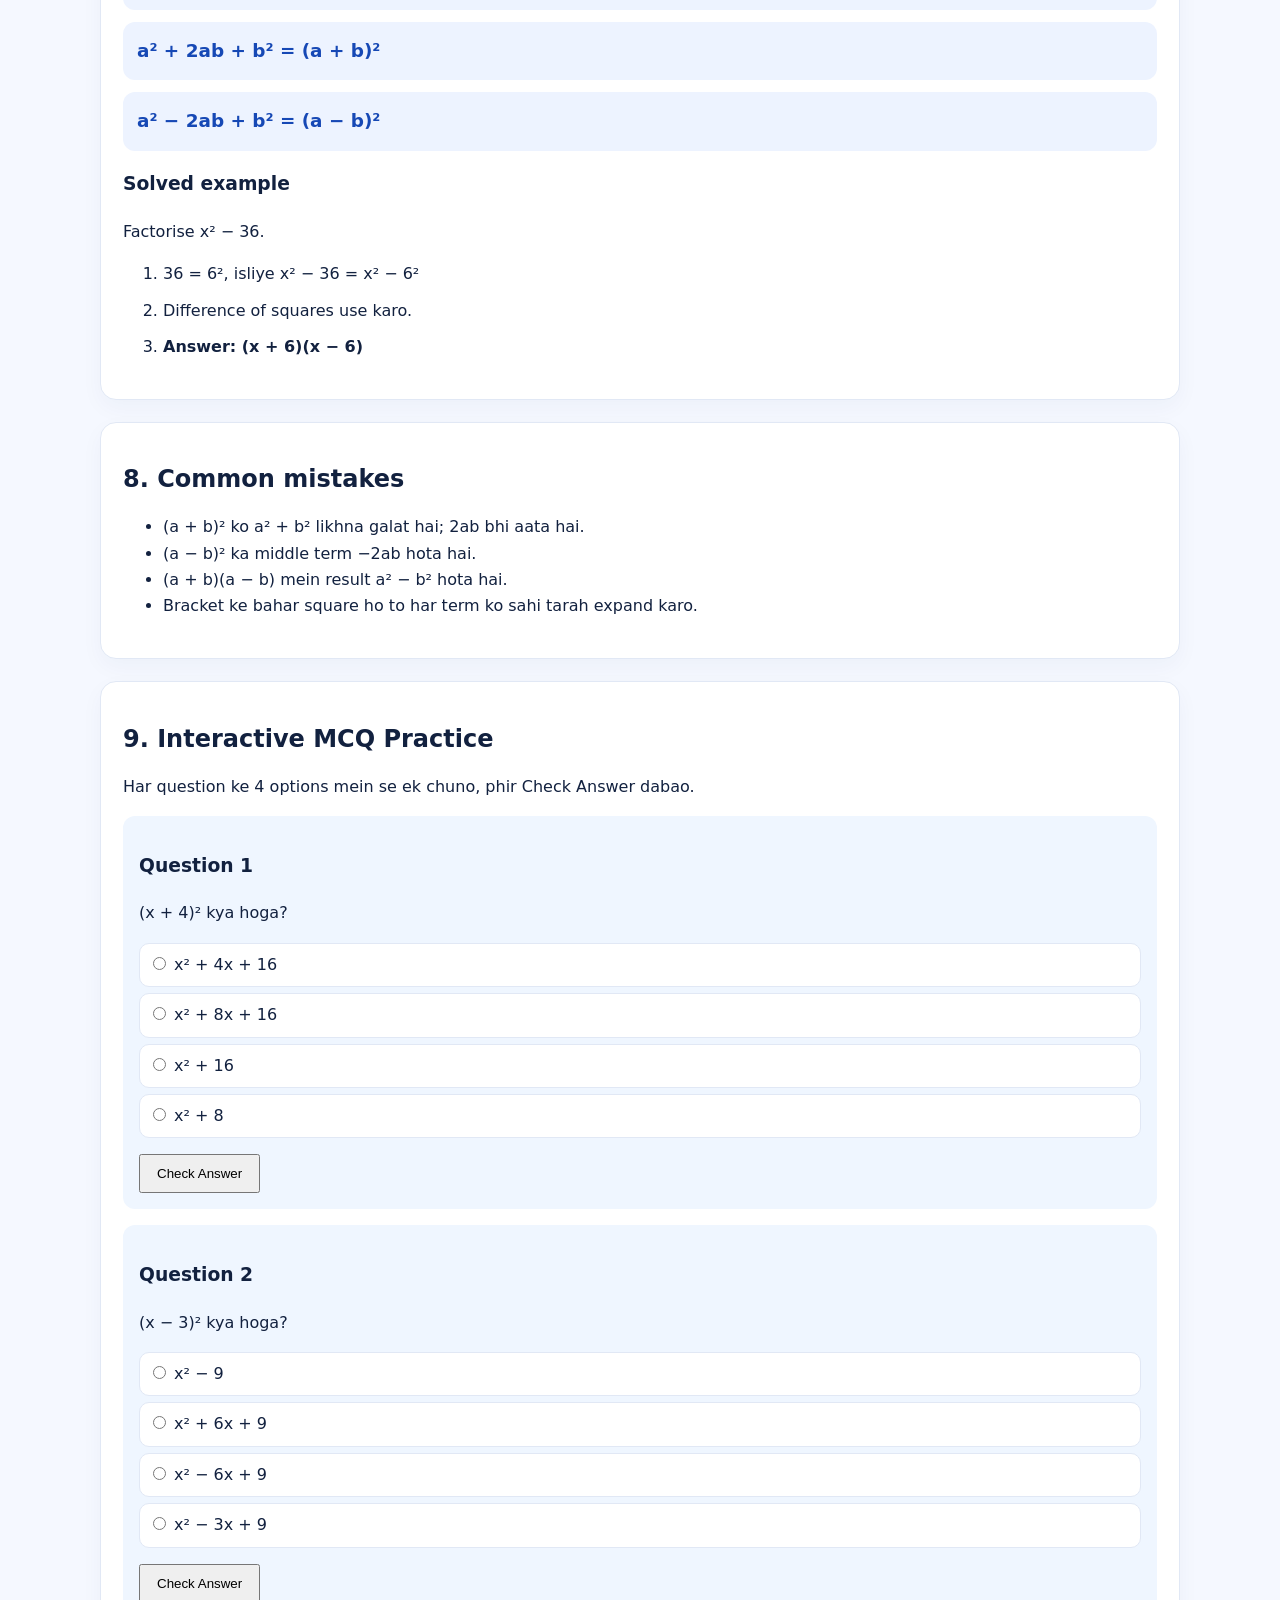
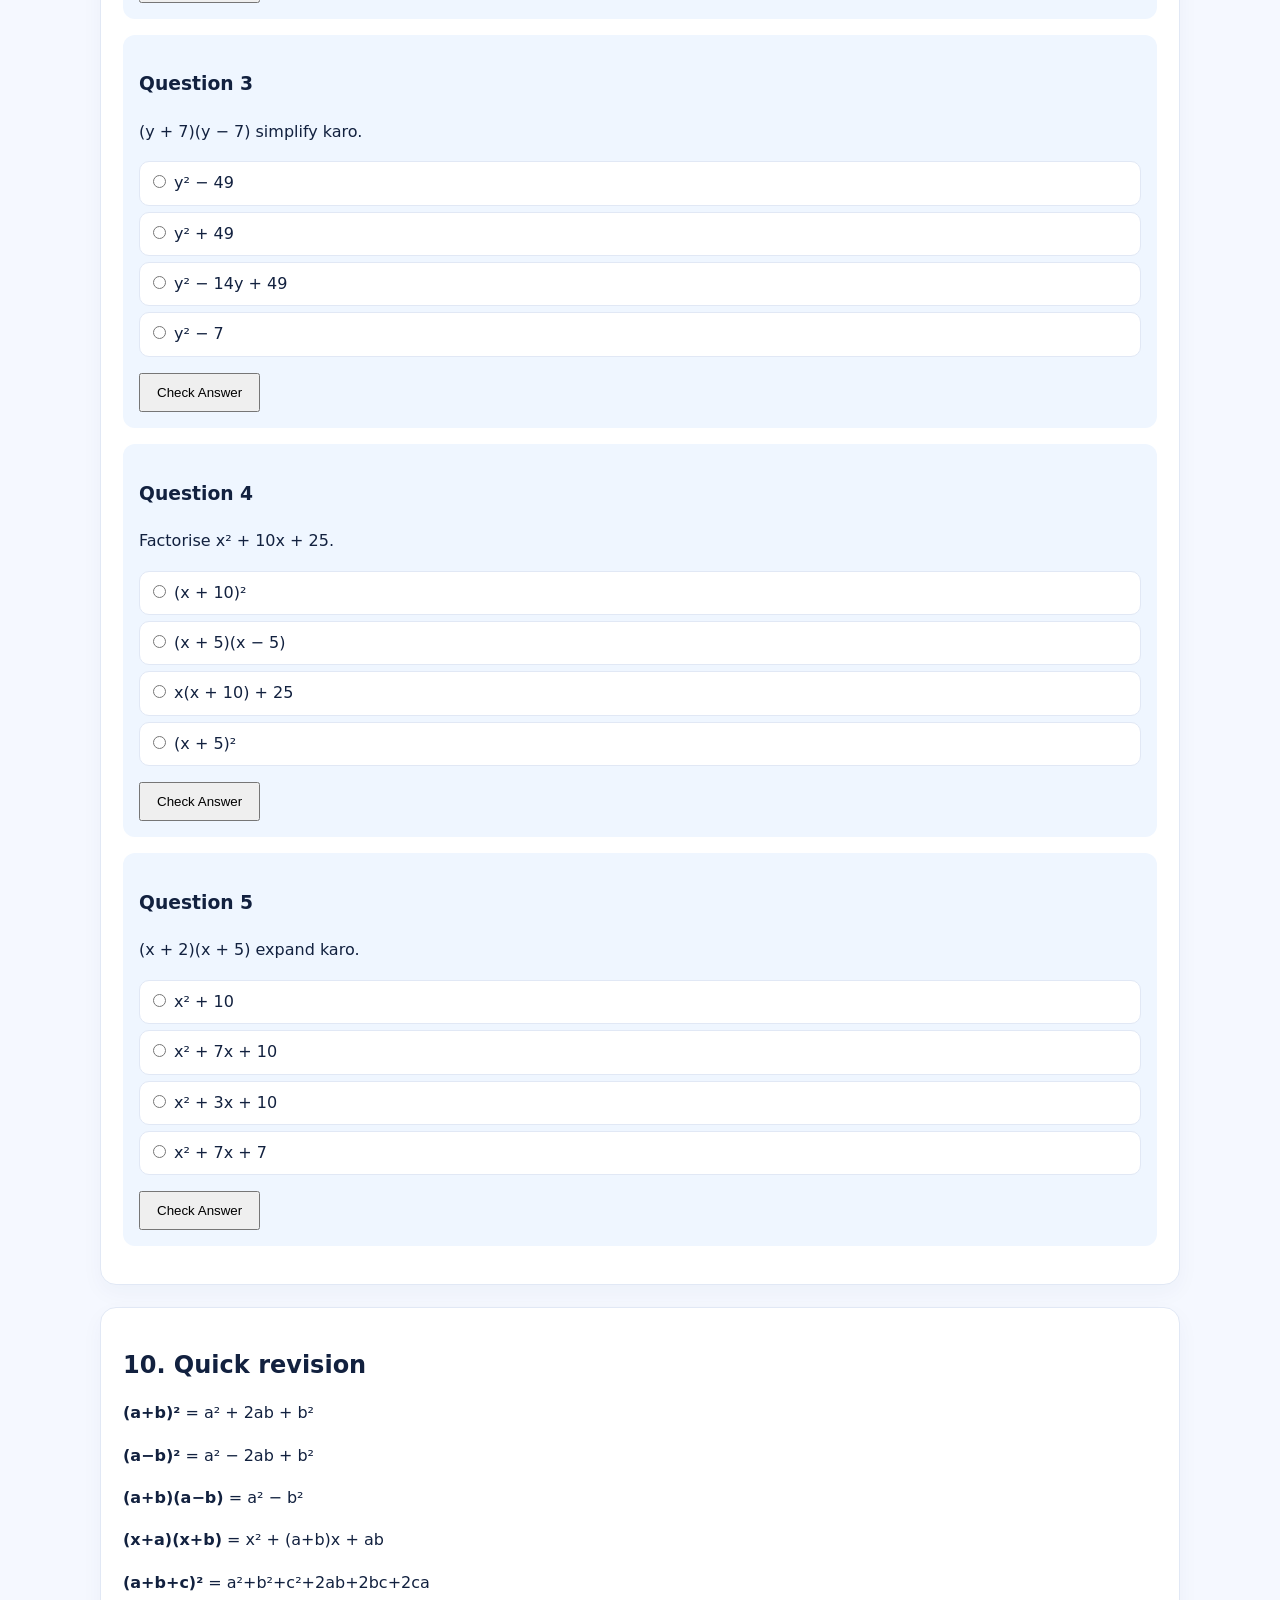
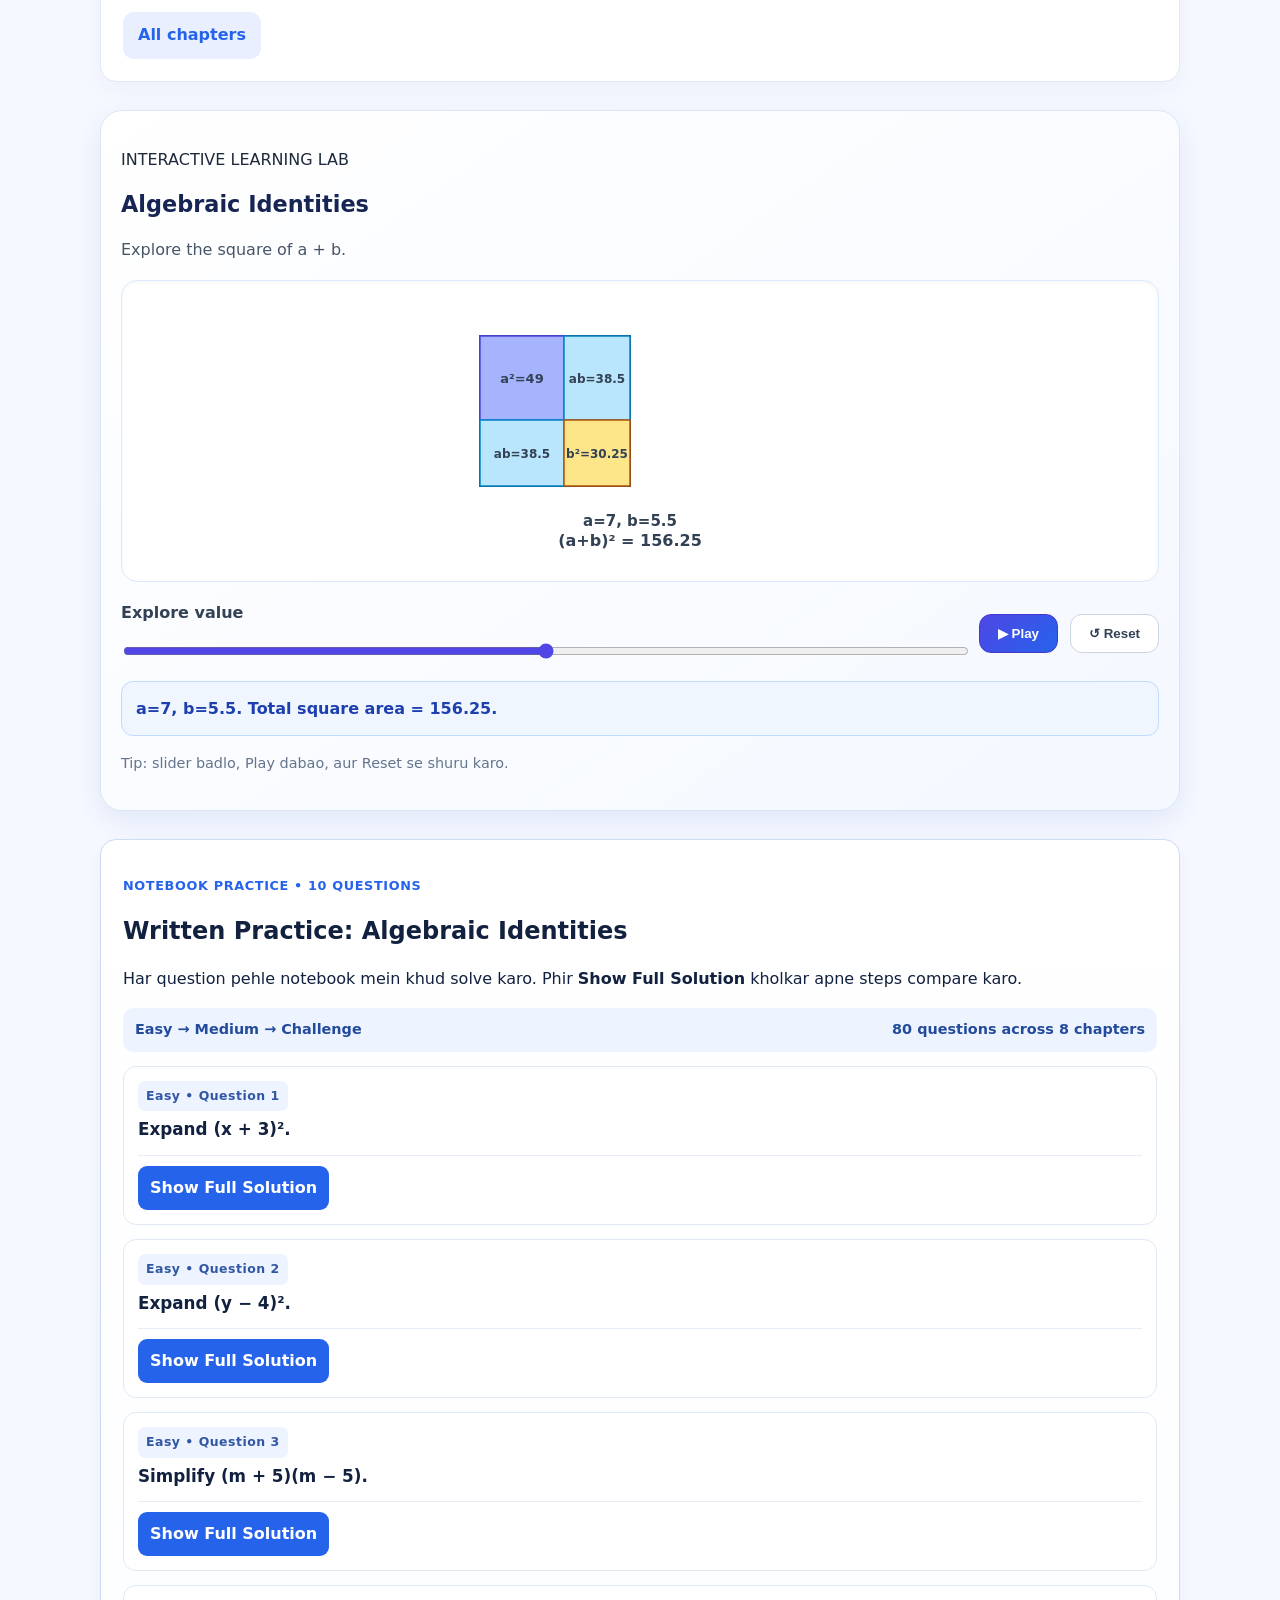
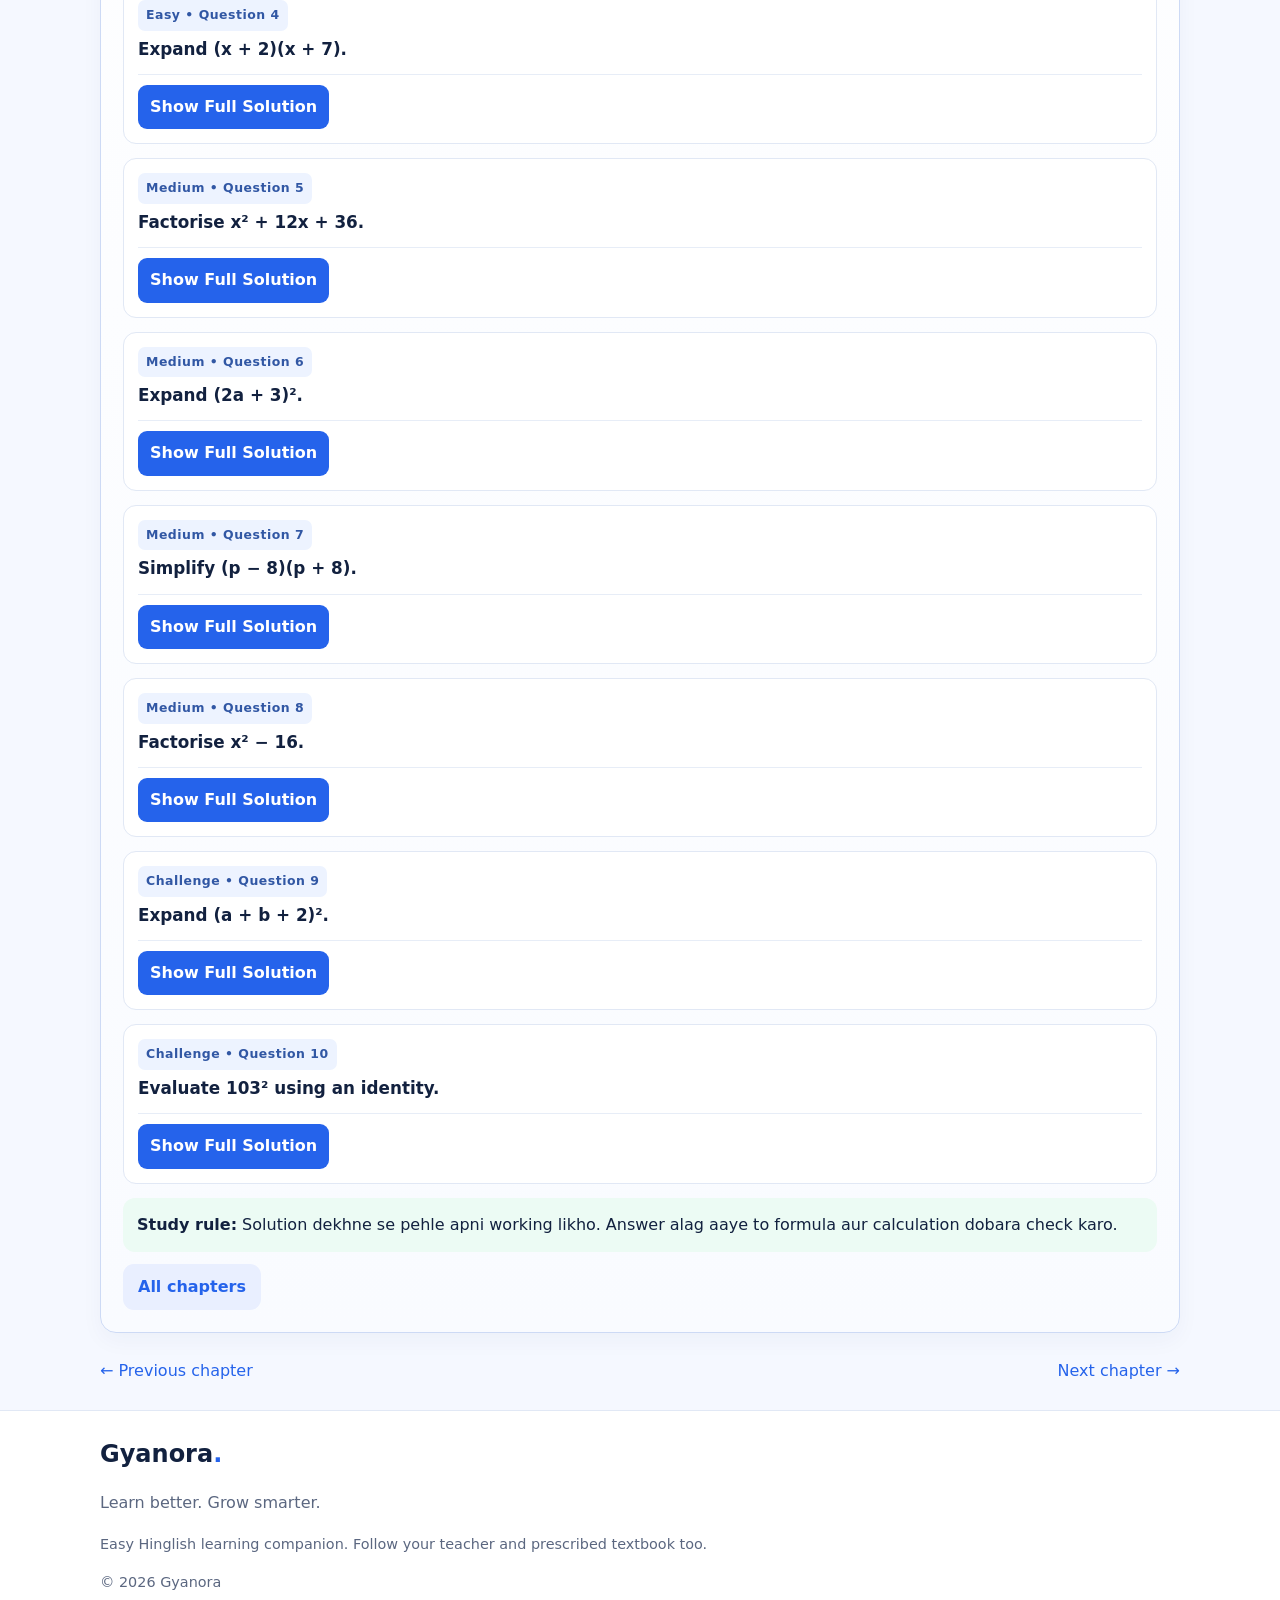
==== commit da7ef38b: "Update Gyanora website and visitor counter" ====
--- a/algebraic-identities.html
+++ b/algebraic-identities.html
@@ -18,6 +18,15 @@
 .reveal{padding:10px 14px;border:0;border-radius:9px;background:#2563eb;color:white;cursor:pointer;margin-top:10px}
 .note{padding:13px;border-left:4px solid #2563eb;background:#f1f6ff}
 </style>
+<!-- Google Analytics: GYANORA -->
+<script async src="https://www.googletagmanager.com/gtag/js?id=G-F06TS6JVC5"></script>
+<script>
+  window.dataLayer = window.dataLayer || [];
+  function gtag(){dataLayer.push(arguments);}
+  gtag('js', new Date());
+  gtag('config', 'G-F06TS6JVC5');
+</script>
+
 </head>
 <body>
 <header><div class="container nav">
@@ -217,43 +226,102 @@
 </section>
 
 <section class="lesson">
-<h2>9. Interactive practice</h2>
-<p>Har question pehle khud solve karo, phir answer kholo.</p>
-
-<div class="practice">
+<h2>9. Interactive MCQ Practice</h2>
+<p>Har question ke 4 options mein se ek chuno, phir Check Answer dabao.</p>
+
+<style>
+.identity-quiz { padding:16px; margin:16px 0; border-radius:12px; background:#eff6ff; }
+.identity-quiz .option { display:block; padding:8px; margin:6px 0; cursor:pointer; }
+.identity-quiz .check-answer { margin-top:10px; padding:10px 16px; cursor:pointer; }
+.identity-quiz .feedback { margin-top:12px; font-weight:600; line-height:1.6; }
+.identity-quiz .feedback[data-result="correct"] { color:#15803d; }
+.identity-quiz .feedback[data-result="incorrect"] { color:#dc2626; }
+.identity-quiz .feedback[data-result="empty"] { color:#b45309; }
+</style>
+
+<div class="identity-quiz" data-answer="1" data-why="(a+b)² = a² + 2ab + b². Isliye (x+4)² = x² + 8x + 16.">
 <h3>Question 1</h3>
 <p>(x + 4)² kya hoga?</p>
-<button class="reveal" onclick="showAnswer('ans1')">Answer check karo</button>
-<div class="answer" id="ans1">x² + 8x + 16. Identity: (a+b)² = a² + 2ab + b².</div>
-</div>
-
-<div class="practice">
+<label class="option"><input type="radio" name="identity-q1" value="0"> x² + 4x + 16</label>
+<label class="option"><input type="radio" name="identity-q1" value="1"> x² + 8x + 16</label>
+<label class="option"><input type="radio" name="identity-q1" value="2"> x² + 16</label>
+<label class="option"><input type="radio" name="identity-q1" value="3"> x² + 8</label>
+<button class="check-answer" type="button">Check Answer</button>
+<div class="feedback" role="status" aria-live="polite"></div>
+</div>
+
+<div class="identity-quiz" data-answer="2" data-why="(a−b)² = a² − 2ab + b². Isliye (x−3)² = x² − 6x + 9.">
 <h3>Question 2</h3>
 <p>(x − 3)² kya hoga?</p>
-<button class="reveal" onclick="showAnswer('ans2')">Answer check karo</button>
-<div class="answer" id="ans2">x² − 6x + 9. Middle term negative hai.</div>
-</div>
-
-<div class="practice">
+<label class="option"><input type="radio" name="identity-q2" value="0"> x² − 9</label>
+<label class="option"><input type="radio" name="identity-q2" value="1"> x² + 6x + 9</label>
+<label class="option"><input type="radio" name="identity-q2" value="2"> x² − 6x + 9</label>
+<label class="option"><input type="radio" name="identity-q2" value="3"> x² − 3x + 9</label>
+<button class="check-answer" type="button">Check Answer</button>
+<div class="feedback" role="status" aria-live="polite"></div>
+</div>
+
+<div class="identity-quiz" data-answer="0" data-why="(a+b)(a−b) = a² − b². Isliye y² − 7² = y² − 49.">
 <h3>Question 3</h3>
 <p>(y + 7)(y − 7) simplify karo.</p>
-<button class="reveal" onclick="showAnswer('ans3')">Answer check karo</button>
-<div class="answer" id="ans3">y² − 49. Difference of two squares.</div>
-</div>
-
-<div class="practice">
+<label class="option"><input type="radio" name="identity-q3" value="0"> y² − 49</label>
+<label class="option"><input type="radio" name="identity-q3" value="1"> y² + 49</label>
+<label class="option"><input type="radio" name="identity-q3" value="2"> y² − 14y + 49</label>
+<label class="option"><input type="radio" name="identity-q3" value="3"> y² − 7</label>
+<button class="check-answer" type="button">Check Answer</button>
+<div class="feedback" role="status" aria-live="polite"></div>
+</div>
+
+<div class="identity-quiz" data-answer="3" data-why="x² + 10x + 25 = x² + 2×x×5 + 5² = (x+5)².">
 <h3>Question 4</h3>
 <p>Factorise x² + 10x + 25.</p>
-<button class="reveal" onclick="showAnswer('ans4')">Answer check karo</button>
-<div class="answer" id="ans4">(x + 5)², kyunki 10x = 2 × x × 5 aur 25 = 5².</div>
-</div>
-
-<div class="practice">
+<label class="option"><input type="radio" name="identity-q4" value="0"> (x + 10)²</label>
+<label class="option"><input type="radio" name="identity-q4" value="1"> (x + 5)(x − 5)</label>
+<label class="option"><input type="radio" name="identity-q4" value="2"> x(x + 10) + 25</label>
+<label class="option"><input type="radio" name="identity-q4" value="3"> (x + 5)²</label>
+<button class="check-answer" type="button">Check Answer</button>
+<div class="feedback" role="status" aria-live="polite"></div>
+</div>
+
+<div class="identity-quiz" data-answer="1" data-why="x×x = x², x×5 = 5x, 2×x = 2x aur 2×5 = 10. Isliye x² + 7x + 10.">
 <h3>Question 5</h3>
 <p>(x + 2)(x + 5) expand karo.</p>
-<button class="reveal" onclick="showAnswer('ans5')">Answer check karo</button>
-<div class="answer" id="ans5">x² + 7x + 10.</div>
-</div>
+<label class="option"><input type="radio" name="identity-q5" value="0"> x² + 10</label>
+<label class="option"><input type="radio" name="identity-q5" value="1"> x² + 7x + 10</label>
+<label class="option"><input type="radio" name="identity-q5" value="2"> x² + 3x + 10</label>
+<label class="option"><input type="radio" name="identity-q5" value="3"> x² + 7x + 7</label>
+<button class="check-answer" type="button">Check Answer</button>
+<div class="feedback" role="status" aria-live="polite"></div>
+</div>
+
+<script>
+document.querySelectorAll(".identity-quiz .check-answer").forEach(function(button) {
+  button.addEventListener("click", function() {
+    const quiz = button.closest(".identity-quiz");
+    const selected = quiz.querySelector('input[type="radio"]:checked');
+    const feedback = quiz.querySelector(".feedback");
+
+    feedback.classList.add("show");
+    feedback.classList.remove("correct", "wrong");
+
+    if (!selected) {
+      feedback.dataset.result = "empty";
+      feedback.textContent = "Pehle ek option chuno.";
+      return;
+    }
+
+    if (selected.value === quiz.dataset.answer) {
+      feedback.dataset.result = "correct";
+      feedback.classList.add("correct");
+      feedback.textContent = "Bilkul sahi! " + quiz.dataset.why;
+    } else {
+      feedback.dataset.result = "incorrect";
+      feedback.classList.add("wrong");
+      feedback.textContent = "Abhi jawab sahi nahi hai. Dobara try karo.";
+    }
+  });
+});
+</script>
 </section>
 
 <section class="lesson">
@@ -266,6 +334,104 @@
 <a class="btn secondary" href="class9.html">All chapters</a>
 </section>
 
+<section class="gyanora-animation-lab" data-kind="identity">
+  <p>INTERACTIVE LEARNING LAB</p>
+  <h2>Algebraic Identities</h2>
+  <p class="lab-intro">Explore the square of a + b.</p>
+  <div class="lab-stage">
+    <svg viewBox="0 0 620 280" role="img" aria-label="Algebraic Identities interactive animation"></svg>
+  </div>
+  <div class="lab-controls">
+    <label class="lab-slider">Explore value
+      <input type="range" min="0" max="10" value="5" step="1">
+    </label>
+    <button type="button" data-play>▶ Play</button>
+    <button type="button" class="lab-reset" data-reset>↺ Reset</button>
+  </div>
+  <p class="lab-readout" aria-live="polite">Animation ready.</p>
+  <p class="lab-tip">Tip: slider badlo, Play dabao, aur Reset se shuru karo.</p>
+</section>
+
+<section class="lesson written-practice" id="written-practice">
+<p class="eyebrow">NOTEBOOK PRACTICE • 10 QUESTIONS</p>
+<h2>Written Practice: Algebraic Identities</h2>
+<p>Har question pehle notebook mein khud solve karo. Phir <strong>Show Full Solution</strong> kholkar apne steps compare karo.</p>
+<div class="written-progress"><span>Easy → Medium → Challenge</span><span>80 questions across 8 chapters</span></div>
+<article class="written-question" id="written-q1">
+<p class="written-level">Easy • Question 1</p>
+<h3>Expand (x + 3)².</h3>
+<details class="solution-details"><summary>Show Full Solution</summary><div class="solution-body">
+<p><strong>Concept / method:</strong> Use (a+b)²=a²+2ab+b²: x²+2(x)(3)+3².</p>
+<p class="final-answer"><strong>Final answer:</strong> x² + 6x + 9</p>
+</div></details></article>
+<article class="written-question" id="written-q2">
+<p class="written-level">Easy • Question 2</p>
+<h3>Expand (y − 4)².</h3>
+<details class="solution-details"><summary>Show Full Solution</summary><div class="solution-body">
+<p><strong>Concept / method:</strong> Use (a−b)²=a²−2ab+b².</p>
+<p class="final-answer"><strong>Final answer:</strong> y² − 8y + 16</p>
+</div></details></article>
+<article class="written-question" id="written-q3">
+<p class="written-level">Easy • Question 3</p>
+<h3>Simplify (m + 5)(m − 5).</h3>
+<details class="solution-details"><summary>Show Full Solution</summary><div class="solution-body">
+<p><strong>Concept / method:</strong> Use (a+b)(a−b)=a²−b².</p>
+<p class="final-answer"><strong>Final answer:</strong> m² − 25</p>
+</div></details></article>
+<article class="written-question" id="written-q4">
+<p class="written-level">Easy • Question 4</p>
+<h3>Expand (x + 2)(x + 7).</h3>
+<details class="solution-details"><summary>Show Full Solution</summary><div class="solution-body">
+<p><strong>Concept / method:</strong> Use (x+a)(x+b)=x²+(a+b)x+ab. Here a+b=9 and ab=14.</p>
+<p class="final-answer"><strong>Final answer:</strong> x² + 9x + 14</p>
+</div></details></article>
+<article class="written-question" id="written-q5">
+<p class="written-level">Medium • Question 5</p>
+<h3>Factorise x² + 12x + 36.</h3>
+<details class="solution-details"><summary>Show Full Solution</summary><div class="solution-body">
+<p><strong>Concept / method:</strong> Compare with a²+2ab+b²: 36=6² and 12x=2·x·6.</p>
+<p class="final-answer"><strong>Final answer:</strong> (x + 6)²</p>
+</div></details></article>
+<article class="written-question" id="written-q6">
+<p class="written-level">Medium • Question 6</p>
+<h3>Expand (2a + 3)².</h3>
+<details class="solution-details"><summary>Show Full Solution</summary><div class="solution-body">
+<p><strong>Concept / method:</strong> Use u²+2uv+v² with u=2a and v=3.</p>
+<p class="final-answer"><strong>Final answer:</strong> 4a² + 12a + 9</p>
+</div></details></article>
+<article class="written-question" id="written-q7">
+<p class="written-level">Medium • Question 7</p>
+<h3>Simplify (p − 8)(p + 8).</h3>
+<details class="solution-details"><summary>Show Full Solution</summary><div class="solution-body">
+<p><strong>Concept / method:</strong> Use the difference of squares identity (a−b)(a+b)=a²−b².</p>
+<p class="final-answer"><strong>Final answer:</strong> p² − 64</p>
+</div></details></article>
+<article class="written-question" id="written-q8">
+<p class="written-level">Medium • Question 8</p>
+<h3>Factorise x² − 16.</h3>
+<details class="solution-details"><summary>Show Full Solution</summary><div class="solution-body">
+<p><strong>Concept / method:</strong> Write x²−16 as x²−4², then use a²−b²=(a−b)(a+b).</p>
+<p class="final-answer"><strong>Final answer:</strong> (x − 4)(x + 4)</p>
+</div></details></article>
+<article class="written-question" id="written-q9">
+<p class="written-level">Challenge • Question 9</p>
+<h3>Expand (a + b + 2)².</h3>
+<details class="solution-details"><summary>Show Full Solution</summary><div class="solution-body">
+<p><strong>Concept / method:</strong> Use (x+y+z)²=x²+y²+z²+2xy+2yz+2zx, with z=2.</p>
+<p class="final-answer"><strong>Final answer:</strong> a² + b² + 4 + 2ab + 4b + 4a</p>
+</div></details></article>
+<article class="written-question" id="written-q10">
+<p class="written-level">Challenge • Question 10</p>
+<h3>Evaluate 103² using an identity.</h3>
+<details class="solution-details"><summary>Show Full Solution</summary><div class="solution-body">
+<p><strong>Concept / method:</strong> 103=100+3. Then (100+3)²=10000+600+9.</p>
+<p class="final-answer"><strong>Final answer:</strong> 10609</p>
+</div></details></article>
+<p class="tip"><strong>Study rule:</strong> Solution dekhne se pehle apni working likho. Answer alag aaye to formula aur calculation dobara check karo.</p>
+<a class="btn secondary" href="class9.html">All chapters</a>
+</section>
+
+
 <div class="chapter-nav">
 <span><a href="numbers.html">← Previous chapter</a></span>
 <span><a href="geometry.html">Next chapter →</a></span>
@@ -286,5 +452,6 @@
 if(el){el.style.display=el.style.display==="block"?"none":"block";}
 }
 </script>
+  <script src="gyanora-animations.js" defer></script>
 </body>
           </html>
--- a/style.css
+++ b/style.css
@@ -1 +1,189 @@
-*{box-sizing:border-box}body{margin:0;background:#f5f8ff;color:#12213f;font:16px/1.65 system-ui,Arial,sans-serif}a{color:#2563eb;text-decoration:none}.container{width:min(1080px,92%);margin:auto}header{background:#fff;border-bottom:1px solid #e1e8f5;position:sticky;top:0}.nav{display:flex;justify-content:space-between;align-items:center;gap:15px;padding:14px 0}.logo{font-size:1.5rem;font-weight:850;color:#12213f}.logo span{color:#2563eb}.navlinks{display:flex;gap:15px;flex-wrap:wrap;font-weight:700}.hero{padding:48px 0;background:linear-gradient(135deg,#eaf1ff,#fff)}h1{font-size:clamp(2rem,6vw,3.8rem);line-height:1.12;margin:.25em 0}h2{line-height:1.25}.lead{font-size:1.12rem;color:#5b6780;max-width:760px}.eyebrow,.tag{color:#2563eb;font-weight:800;font-size:.8rem;letter-spacing:.05em}.section{padding:36px 0}.grid{display:grid;grid-template-columns:repeat(3,1fr);gap:16px}.card,.lesson,.quiz{background:#fff;border:1px solid #e1e8f5;border-radius:17px;padding:20px;box-shadow:0 8px 22px #1b3b6d0a}.card p{color:#5b6780}.num{background:#eaf0ff;color:#2563eb;border-radius:12px;width:44px;height:44px;display:grid;place-items:center;font-weight:850}.btn{display:inline-block;background:#2563eb;color:#fff;padding:10px 15px;border-radius:11px;font-weight:750;border:0;cursor:pointer}.secondary{background:#e9efff;color:#2563eb}.breadcrumb{padding:18px 0;color:#5b6780}.lesson,.quiz{margin:18px 0}.example,.tip{background:#f0f6ff;padding:14px;border-radius:12px;margin:12px 0}.tip{background:#ecfbf4}.formula{font-weight:800;color:#1648b5;background:#edf3ff;border-radius:12px;padding:14px;margin:12px 0}.option{display:block;background:#fff;border:1px solid #e1e8f5;padding:10px;border-radius:10px;margin:8px 0;cursor:pointer}.feedback{display:none;padding:12px;border-radius:10px;margin-top:12px}.feedback.show{display:block}.correct{background:#e9fbf3;color:#096846}.wrong{background:#fff3e8;color:#8a4210}.chapter-nav{display:flex;justify-content:space-between;gap:12px;margin:25px 0}footer{background:white;border-top:1px solid #e1e8f5;padding:24px 0;margin-top:25px;color:#5b6780}.small{font-size:.9rem;color:#5b6780}.search{width:100%;padding:12px;border:1px solid #e1e8f5;border-radius:12px;font:inherit;margin:12px 0}@media(max-width:750px){.grid{grid-template-columns:repeat(2,1fr)}.nav{align-items:flex-start;flex-direction:column}}@media(max-width:520px){.grid{grid-template-columns:1fr}.chapter-nav{flex-direction:column}}+*{box-sizing:border-box}body{margin:0;background:#f5f8ff;color:#12213f;font:16px/1.65 system-ui,Arial,sans-serif}a{color:#2563eb;text-decoration:none}.container{width:min(1080px,92%);margin:auto}header{background:#fff;border-bottom:1px solid #e1e8f5;position:sticky;top:0}.nav{display:flex;justify-content:space-between;align-items:center;gap:15px;padding:14px 0}.logo{font-size:1.5rem;font-weight:850;color:#12213f}.logo span{color:#2563eb}.navlinks{display:flex;gap:15px;flex-wrap:wrap;font-weight:700}.hero{padding:48px 0;background:linear-gradient(135deg,#eaf1ff,#fff)}h1{font-size:clamp(2rem,6vw,3.8rem);line-height:1.12;margin:.25em 0}h2{line-height:1.25}.lead{font-size:1.12rem;color:#5b6780;max-width:760px}.eyebrow,.tag{color:#2563eb;font-weight:800;font-size:.8rem;letter-spacing:.05em}.section{padding:36px 0}.grid{display:grid;grid-template-columns:repeat(3,1fr);gap:16px}.card,.lesson,.quiz{background:#fff;border:1px solid #e1e8f5;border-radius:17px;padding:20px;box-shadow:0 8px 22px #1b3b6d0a}.card p{color:#5b6780}.num{background:#eaf0ff;color:#2563eb;border-radius:12px;width:44px;height:44px;display:grid;place-items:center;font-weight:850}.btn{display:inline-block;background:#2563eb;color:#fff;padding:10px 15px;border-radius:11px;font-weight:750;border:0;cursor:pointer}.secondary{background:#e9efff;color:#2563eb}.breadcrumb{padding:18px 0;color:#5b6780}.lesson,.quiz{margin:18px 0}.example,.tip{background:#f0f6ff;padding:14px;border-radius:12px;margin:12px 0}.tip{background:#ecfbf4}.formula{font-weight:800;color:#1648b5;background:#edf3ff;border-radius:12px;padding:14px;margin:12px 0}.option{display:block;background:#fff;border:1px solid #e1e8f5;padding:10px;border-radius:10px;margin:8px 0;cursor:pointer}.feedback{display:none;padding:12px;border-radius:10px;margin-top:12px}.feedback.show{display:block}.correct{background:#e9fbf3;color:#096846}.wrong{background:#fff3e8;color:#8a4210}.chapter-nav{display:flex;justify-content:space-between;gap:12px;margin:25px 0}footer{background:white;border-top:1px solid #e1e8f5;padding:24px 0;margin-top:25px;color:#5b6780}.small{font-size:.9rem;color:#5b6780}.search{width:100%;padding:12px;border:1px solid #e1e8f5;border-radius:12px;font:inherit;margin:12px 0}@media(max-width:750px){.grid{grid-template-columns:repeat(2,1fr)}.nav{align-items:flex-start;flex-direction:column}}@media(max-width:520px){.grid{grid-template-columns:1fr}.chapter-nav{flex-direction:column}}
+
+/* GYANORA written practice upgrade */
+.written-practice{border-color:#cddaf5;background:linear-gradient(180deg,#fff 0%,#f9fbff 100%)}
+.written-progress{display:flex;justify-content:space-between;gap:10px;flex-wrap:wrap;background:#edf3ff;color:#234b9b;border-radius:10px;padding:10px 12px;margin:14px 0;font-size:.9rem;font-weight:700}
+.written-question{border:1px solid #e1e8f5;border-radius:13px;padding:14px;margin:14px 0;background:#fff}
+.written-question h3{margin:6px 0 12px;font-size:1.05rem;line-height:1.5}
+.written-level{display:inline-block;font-size:.78rem;font-weight:800;letter-spacing:.04em;color:#3157a4;background:#edf3ff;padding:5px 8px;border-radius:7px;margin:0}
+.solution-details{border-top:1px solid #e7edf7;padding-top:10px}
+.solution-details summary{cursor:pointer;display:inline-block;background:#2563eb;color:#fff;border-radius:9px;padding:9px 12px;font-weight:750;list-style:none}
+.solution-details summary::-webkit-details-marker{display:none}
+.solution-details[open] summary{background:#1648b5}
+.solution-body{padding:10px 12px;margin-top:10px;background:#f4f8ff;border-radius:10px;line-height:1.7;overflow-wrap:anywhere}
+.solution-body p{margin:8px 0}
+.final-answer{border-left:4px solid #16a36a;padding:8px 10px;background:#e9fbf3;border-radius:5px;color:#075b3e}
+@media(max-width:520px){.written-question{padding:12px}.written-progress{font-size:.82rem}.solution-details summary{max-width:100%}}
+
+
+/* GYANORA INTERACTIVE ANIMATIONS */
+.gyanora-animation-lab {
+  margin: 28px 0; padding: 20px; color: #f8fafc;
+  background: linear-gradient(140deg,#111827,#312e81);
+  border: 1px solid #7561c9; border-radius: 20px;
+  box-shadow: 0 12px 30px #0002;
+}
+.gyanora-animation-lab h2 { color:#fff; margin:8px 0; }
+.gyanora-animation-lab .lab-intro { color:#cbd5e1; }
+.gyanora-animation-lab .lab-stage {
+  display:grid; place-items:center; min-height:200px;
+  background:#0b1020; border:1px solid #334155;
+  border-radius:14px; overflow:hidden;
+}
+.gyanora-animation-lab svg { width:100%; max-width:620px; height:auto; }
+.gyanora-animation-lab .lab-controls {
+  display:flex; flex-wrap:wrap; align-items:center;
+  gap:12px; margin-top:16px;
+}
+.gyanora-animation-lab .lab-slider {
+  display:flex; flex:1 1 180px; flex-direction:column;
+  gap:8px; color:#e2e8f0;
+}
+.gyanora-animation-lab input[type=range] {
+  width:100%; accent-color:#a78bfa;
+}
+.gyanora-animation-lab button {
+  padding:10px 16px; border:0; border-radius:30px;
+  background:#8b5cf6; color:white; font-weight:bold;
+}
+.gyanora-animation-lab button.lab-reset { background:#334155; }
+.gyanora-animation-lab .lab-readout {
+  margin-top:14px; padding:12px; border-radius:10px;
+  background:#ffffff12; color:#ddd6fe; font-weight:bold;
+}
+.gyanora-animation-lab .lab-tip { color:#cbd5e1; font-size:.85rem; }
+
+
+/* GYANORA WHITE INTERACTIVE LAB REDESIGN */
+.gyanora-animation-lab {
+  color: #1e293b;
+  background: linear-gradient(145deg, #ffffff 0%, #f4f8ff 100%);
+  border: 1px solid #dbe5f5;
+  border-radius: 22px;
+  padding: 20px;
+  margin: 28px 0;
+  box-shadow: 0 10px 28px rgba(30, 64, 175, 0.09);
+}
+
+.gyanora-animation-lab h2 {
+  color: #172554;
+  font-size: 1.4rem;
+  line-height: 1.4;
+}
+
+.gyanora-animation-lab .lab-intro {
+  color: #475569;
+  line-height: 1.7;
+}
+
+.gyanora-animation-lab .lab-stage {
+  display: grid;
+  place-items: center;
+  min-height: 220px;
+  padding: 10px;
+  background: #ffffff;
+  border: 1px solid #dbeafe;
+  border-radius: 16px;
+  overflow: hidden;
+  box-shadow: inset 0 1px 5px rgba(15, 23, 42, 0.04);
+}
+
+.gyanora-animation-lab svg {
+  display: block;
+  width: 100%;
+  max-width: 620px;
+  height: auto;
+}
+
+.gyanora-animation-lab svg text {
+  fill: #334155 !important;
+  font-weight: 600;
+}
+
+.gyanora-animation-lab .lab-controls {
+  display: flex;
+  flex-wrap: wrap;
+  align-items: center;
+  gap: 12px;
+  margin-top: 18px;
+}
+
+.gyanora-animation-lab .lab-slider {
+  display: flex;
+  flex: 1 1 180px;
+  flex-direction: column;
+  gap: 9px;
+  color: #334155;
+  font-weight: 600;
+}
+
+.gyanora-animation-lab input[type="range"] {
+  width: 100%;
+  accent-color: #4f46e5;
+  cursor: pointer;
+  min-height: 28px;
+}
+
+.gyanora-animation-lab button {
+  padding: 11px 18px;
+  border: 1px solid #4338ca;
+  border-radius: 12px;
+  background: linear-gradient(135deg, #4f46e5, #2563eb);
+  color: #ffffff;
+  font-weight: 700;
+  cursor: pointer;
+  transition: transform 160ms ease, box-shadow 160ms ease;
+}
+
+.gyanora-animation-lab button:active {
+  transform: scale(0.97);
+}
+
+.gyanora-animation-lab button.lab-reset {
+  background: #ffffff;
+  color: #334155;
+  border-color: #cbd5e1;
+}
+
+.gyanora-animation-lab .lab-readout {
+  margin-top: 14px;
+  padding: 14px;
+  border: 1px solid #bfdbfe;
+  border-radius: 12px;
+  background: #eff6ff;
+  color: #1e40af;
+  font-weight: 600;
+  line-height: 1.6;
+}
+
+.gyanora-animation-lab .lab-tip {
+  color: #64748b;
+  font-size: 0.9rem;
+  line-height: 1.6;
+}
+
+@media (max-width: 520px) {
+  .gyanora-animation-lab {
+    padding: 14px;
+    border-radius: 16px;
+  }
+
+  .gyanora-animation-lab .lab-stage {
+    min-height: 180px;
+    padding: 5px;
+  }
+
+  .gyanora-animation-lab .lab-controls {
+    gap: 9px;
+  }
+
+  .gyanora-animation-lab button {
+    padding: 10px 13px;
+  }
+}
+
+@media (prefers-reduced-motion: reduce) {
+  .gyanora-animation-lab button {
+    transition: none;
+  }
+}
